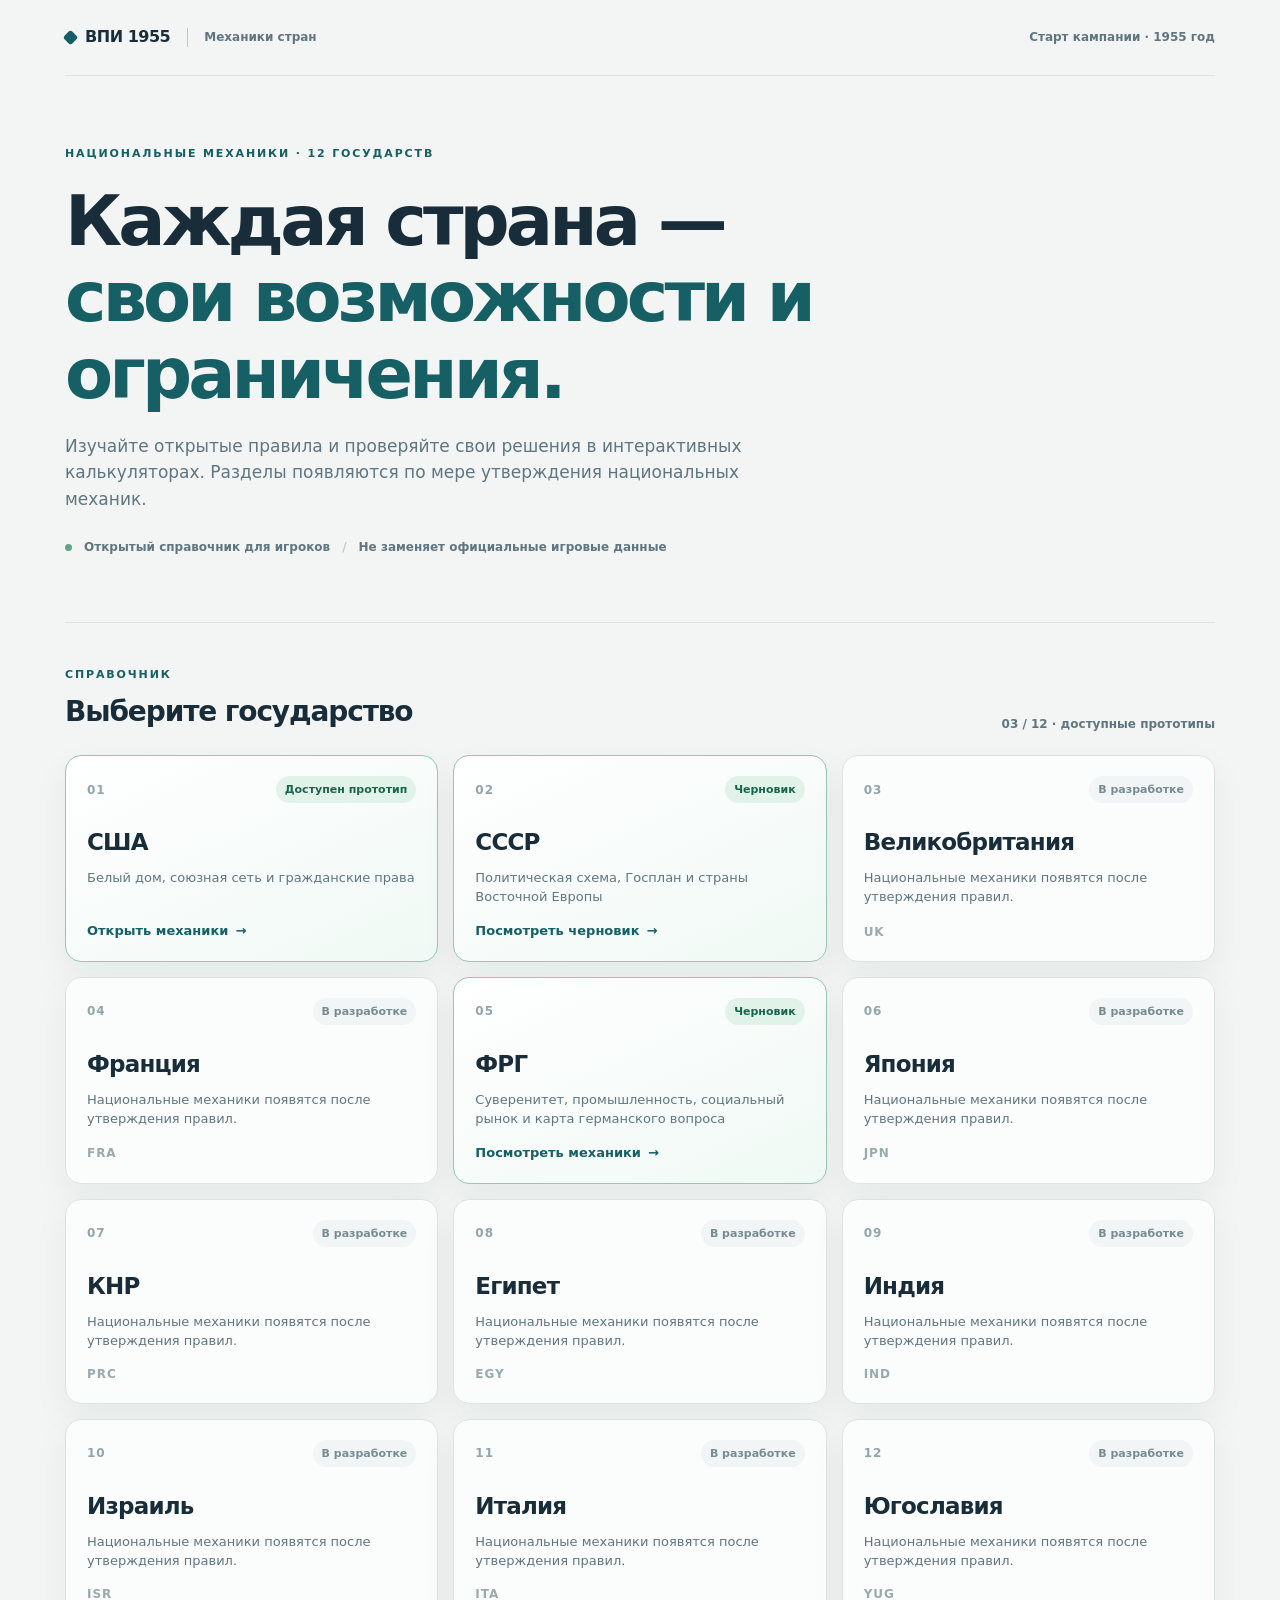
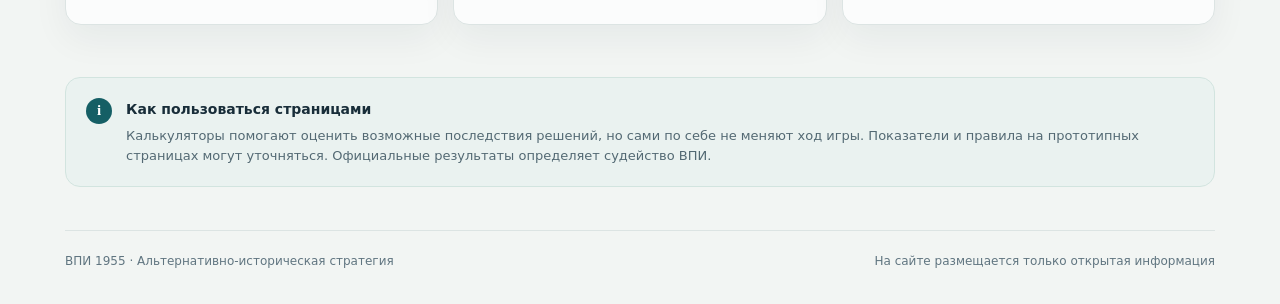
==== index.html @ 01101785 "Make FRG draft available in country portal" ====
<!DOCTYPE html>
<html lang="ru">
<head>
  <meta charset="UTF-8">
  <meta name="viewport" content="width=device-width, initial-scale=1">
  <meta name="description" content="ВПИ 1955 — интерактивные национальные механики 12 стран.">
  <title>ВПИ 1955 · Национальные механики</title>
  <link rel="stylesheet" href="css/style.css">
</head>
<body>
  <div class="page">
    <header class="site-header">
      <div class="brand"><span class="brand-dot" aria-hidden="true"></span> ВПИ 1955 <span class="brand-label">Механики стран</span></div>
      <span class="edition">Старт кампании · 1955 год</span>
    </header>
    <main>
      <section class="hero" aria-labelledby="main-title">
        <div class="eyebrow">Национальные механики · 12 государств</div>
        <h1 id="main-title">Каждая страна —<br><em>свои возможности и ограничения.</em></h1>
        <p>Изучайте открытые правила и проверяйте свои решения в интерактивных калькуляторах. Разделы появляются по мере утверждения национальных механик.</p>
        <div class="hero-meta"><span class="meta-dot" aria-hidden="true"></span> Открытый справочник для игроков <span class="separator" aria-hidden="true">/</span> Не заменяет официальные игровые данные</div>
      </section>
      <section class="countries" aria-labelledby="countries-title">
        <div class="section-header"><div><div class="eyebrow">Справочник</div><h2 id="countries-title">Выберите государство</h2></div><div class="section-note">03 / 12 · доступные прототипы</div></div>
        <div class="country-grid">
<a class="country-card country-card--active" href="countries/usa.html" aria-label="США — открыть национальные механики"><div class="card-top"><span class="country-index">01</span><span class="status status--demo">Доступен прототип</span></div><div class="country-name">США</div><p class="country-desc">Белый дом, союзная сеть и гражданские права</p><span class="country-link">Открыть механики <span aria-hidden="true">→</span></span></a>
<a class="country-card country-card--active" href="countries/ussr.html" aria-label="СССР — открыть черновик национальных механик"><div class="card-top"><span class="country-index">02</span><span class="status status--demo">Черновик</span></div><div class="country-name">СССР</div><p class="country-desc">Политическая схема, Госплан и страны Восточной Европы</p><span class="country-link">Посмотреть черновик <span aria-hidden="true">→</span></span></a>
<article class="country-card country-card--soon" aria-label="Великобритания — механики в разработке"><div class="card-top"><span class="country-index">03</span><span class="status">В разработке</span></div><div class="country-name">Великобритания</div><p class="country-desc">Национальные механики появятся после утверждения правил.</p><span class="country-code">UK</span></article>
<article class="country-card country-card--soon" aria-label="Франция — механики в разработке"><div class="card-top"><span class="country-index">04</span><span class="status">В разработке</span></div><div class="country-name">Франция</div><p class="country-desc">Национальные механики появятся после утверждения правил.</p><span class="country-code">FRA</span></article>
<a class="country-card country-card--active" href="countries/frg.html" aria-label="ФРГ — открыть интерактивный черновик механик"><div class="card-top"><span class="country-index">05</span><span class="status status--demo">Черновик</span></div><div class="country-name">ФРГ</div><p class="country-desc">Суверенитет, промышленность, социальный рынок и карта германского вопроса</p><span class="country-link">Посмотреть механики <span aria-hidden="true">→</span></span></a>
<article class="country-card country-card--soon" aria-label="Япония — механики в разработке"><div class="card-top"><span class="country-index">06</span><span class="status">В разработке</span></div><div class="country-name">Япония</div><p class="country-desc">Национальные механики появятся после утверждения правил.</p><span class="country-code">JPN</span></article>
<article class="country-card country-card--soon" aria-label="КНР — механики в разработке"><div class="card-top"><span class="country-index">07</span><span class="status">В разработке</span></div><div class="country-name">КНР</div><p class="country-desc">Национальные механики появятся после утверждения правил.</p><span class="country-code">PRC</span></article>
<article class="country-card country-card--soon" aria-label="Египет — механики в разработке"><div class="card-top"><span class="country-index">08</span><span class="status">В разработке</span></div><div class="country-name">Египет</div><p class="country-desc">Национальные механики появятся после утверждения правил.</p><span class="country-code">EGY</span></article>
<article class="country-card country-card--soon" aria-label="Индия — механики в разработке"><div class="card-top"><span class="country-index">09</span><span class="status">В разработке</span></div><div class="country-name">Индия</div><p class="country-desc">Национальные механики появятся после утверждения правил.</p><span class="country-code">IND</span></article>
<article class="country-card country-card--soon" aria-label="Израиль — механики в разработке"><div class="card-top"><span class="country-index">10</span><span class="status">В разработке</span></div><div class="country-name">Израиль</div><p class="country-desc">Национальные механики появятся после утверждения правил.</p><span class="country-code">ISR</span></article>
<article class="country-card country-card--soon" aria-label="Италия — механики в разработке"><div class="card-top"><span class="country-index">11</span><span class="status">В разработке</span></div><div class="country-name">Италия</div><p class="country-desc">Национальные механики появятся после утверждения правил.</p><span class="country-code">ITA</span></article>
<article class="country-card country-card--soon" aria-label="Югославия — механики в разработке"><div class="card-top"><span class="country-index">12</span><span class="status">В разработке</span></div><div class="country-name">Югославия</div><p class="country-desc">Национальные механики появятся после утверждения правил.</p><span class="country-code">YUG</span></article>
        </div>
      </section>
      <aside class="notice" aria-label="Как пользоваться механиками">
        <div class="notice-icon" aria-hidden="true">i</div><div><strong>Как пользоваться страницами</strong><p>Калькуляторы помогают оценить возможные последствия решений, но сами по себе не меняют ход игры. Показатели и правила на прототипных страницах могут уточняться. Официальные результаты определяет судейство ВПИ.</p></div>
      </aside>
    </main>
    <footer class="site-footer"><span>ВПИ 1955 · Альтернативно-историческая стратегия</span><span>На сайте размещается только открытая информация</span></footer>
  </div>
</body>
</html>
---- css/style.css ----
:root{--bg:#f2f5f3;--surface:#fff;--text:#182d39;--muted:#607580;--line:#dce4e3;--accent:#155f65;--accent-dark:#164454;--soft:#e9f3ef;--shadow:0 14px 36px rgba(24,45,57,.055)}
*{box-sizing:border-box}html{scroll-behavior:smooth}body{margin:0;background:var(--bg);color:var(--text);font:15px/1.55 system-ui,-apple-system,"Segoe UI",sans-serif}a{color:inherit}.page{max-width:1200px;margin:0 auto;padding:0 25px}.site-header{display:flex;align-items:center;justify-content:space-between;gap:12px;flex-wrap:wrap;border-bottom:1px solid var(--line);padding:25px 0}.brand{font-size:16px;font-weight:800;letter-spacing:-.03em;display:flex;gap:9px;align-items:center}.brand-dot{background:var(--accent);height:11px;width:11px;border-radius:3px;transform:rotate(45deg)}.brand-label{font-size:12px;font-weight:650;border-left:1px solid #b7c8c7;margin-left:8px;padding-left:16px;color:var(--muted);letter-spacing:0}.edition{font-size:12px;color:var(--muted);font-weight:650}.hero{padding:71px 0 65px;border-bottom:1px solid var(--line);position:relative}.eyebrow{font-size:11px;line-height:1.3;letter-spacing:.17em;text-transform:uppercase;color:var(--accent);font-weight:850}.hero h1{font-size:clamp(37px,6vw,70px);line-height:1.09;letter-spacing:-.055em;max-width:1000px;margin:22px 0 21px;font-weight:820}.hero h1 em{font-style:normal;color:var(--accent)}.hero p{font-size:17px;color:var(--muted);max-width:700px;margin:0}.hero-meta{display:flex;align-items:center;gap:12px;flex-wrap:wrap;font-size:12px;color:var(--muted);font-weight:650;margin-top:26px}.meta-dot{width:7px;height:7px;background:#61a48b;border-radius:50%}.separator{color:#bdcbca}.countries{padding:45px 0 35px}.section-header{display:flex;justify-content:space-between;align-items:end;gap:20px;flex-wrap:wrap;margin-bottom:22px}.section-header h2{font-size:28px;letter-spacing:-.04em;margin:8px 0 0}.section-note{font-size:12px;color:var(--muted);font-weight:650}.country-grid{display:grid;grid-template-columns:repeat(3,minmax(0,1fr));gap:15px}.country-card{display:flex;flex-direction:column;min-height:205px;border:1px solid var(--line);border-radius:16px;background:var(--surface);padding:20px 21px;box-shadow:var(--shadow);text-decoration:none;transition:transform .15s,border-color .15s,box-shadow .15s}.card-top{display:flex;align-items:center;justify-content:space-between;gap:8px}.country-index{font-size:12px;color:#92a5aa;font-weight:800;letter-spacing:.08em}.status{font-size:11px;font-weight:750;color:#778b93;background:#f1f5f5;border-radius:25px;padding:5px 9px;white-space:nowrap}.status--demo{color:#17654d;background:#e1f3e9}.country-name{font-size:23px;font-weight:780;letter-spacing:-.035em;margin-top:22px}.country-desc{font-size:13px;color:var(--muted);margin:7px 0 14px;line-height:1.5}.country-code{font-size:12px;color:#9aa9ad;letter-spacing:.08em;font-weight:800;margin-top:auto}.country-link{font-size:13px;color:var(--accent);font-weight:800;margin-top:auto;display:inline-flex;gap:7px;align-items:center}.country-card--active{border-color:#97c5b6;background:linear-gradient(155deg,#fff,#f0f9f5)}.country-card--active:hover{transform:translateY(-3px);border-color:#4e9682;box-shadow:0 17px 42px rgba(24,75,62,.12)}.country-card--active:focus-visible{outline:3px solid #d9a64d;outline-offset:3px}.country-card--soon{background:#fbfcfc}.notice{display:flex;align-items:flex-start;gap:14px;background:#eaf2f0;border:1px solid #d2e4df;border-radius:15px;padding:20px;margin:17px 0 43px}.notice-icon{height:26px;width:26px;flex:0 0 26px;background:var(--accent);color:#fff;display:grid;place-items:center;border-radius:100%;font-weight:800;font-family:Georgia,serif}.notice strong{font-size:14px}.notice p{margin:5px 0 0;color:#536973;font-size:13px}.site-footer{border-top:1px solid var(--line);padding:21px 0 33px;display:flex;justify-content:space-between;flex-wrap:wrap;gap:10px;color:var(--muted);font-size:12px}@media(max-width:900px){.country-grid{grid-template-columns:repeat(2,minmax(0,1fr))}.hero{padding:55px 0 48px}}@media(max-width:570px){.page{padding:0 15px}.site-header{padding:19px 0}.brand-label{font-size:11px}.hero{padding:45px 0 40px}.hero p{font-size:15px}.hero-meta{gap:8px}.country-grid{grid-template-columns:1fr}.country-card{min-height:168px}.section-header h2{font-size:25px}.section-note{font-size:11px}.notice{padding:15px}}
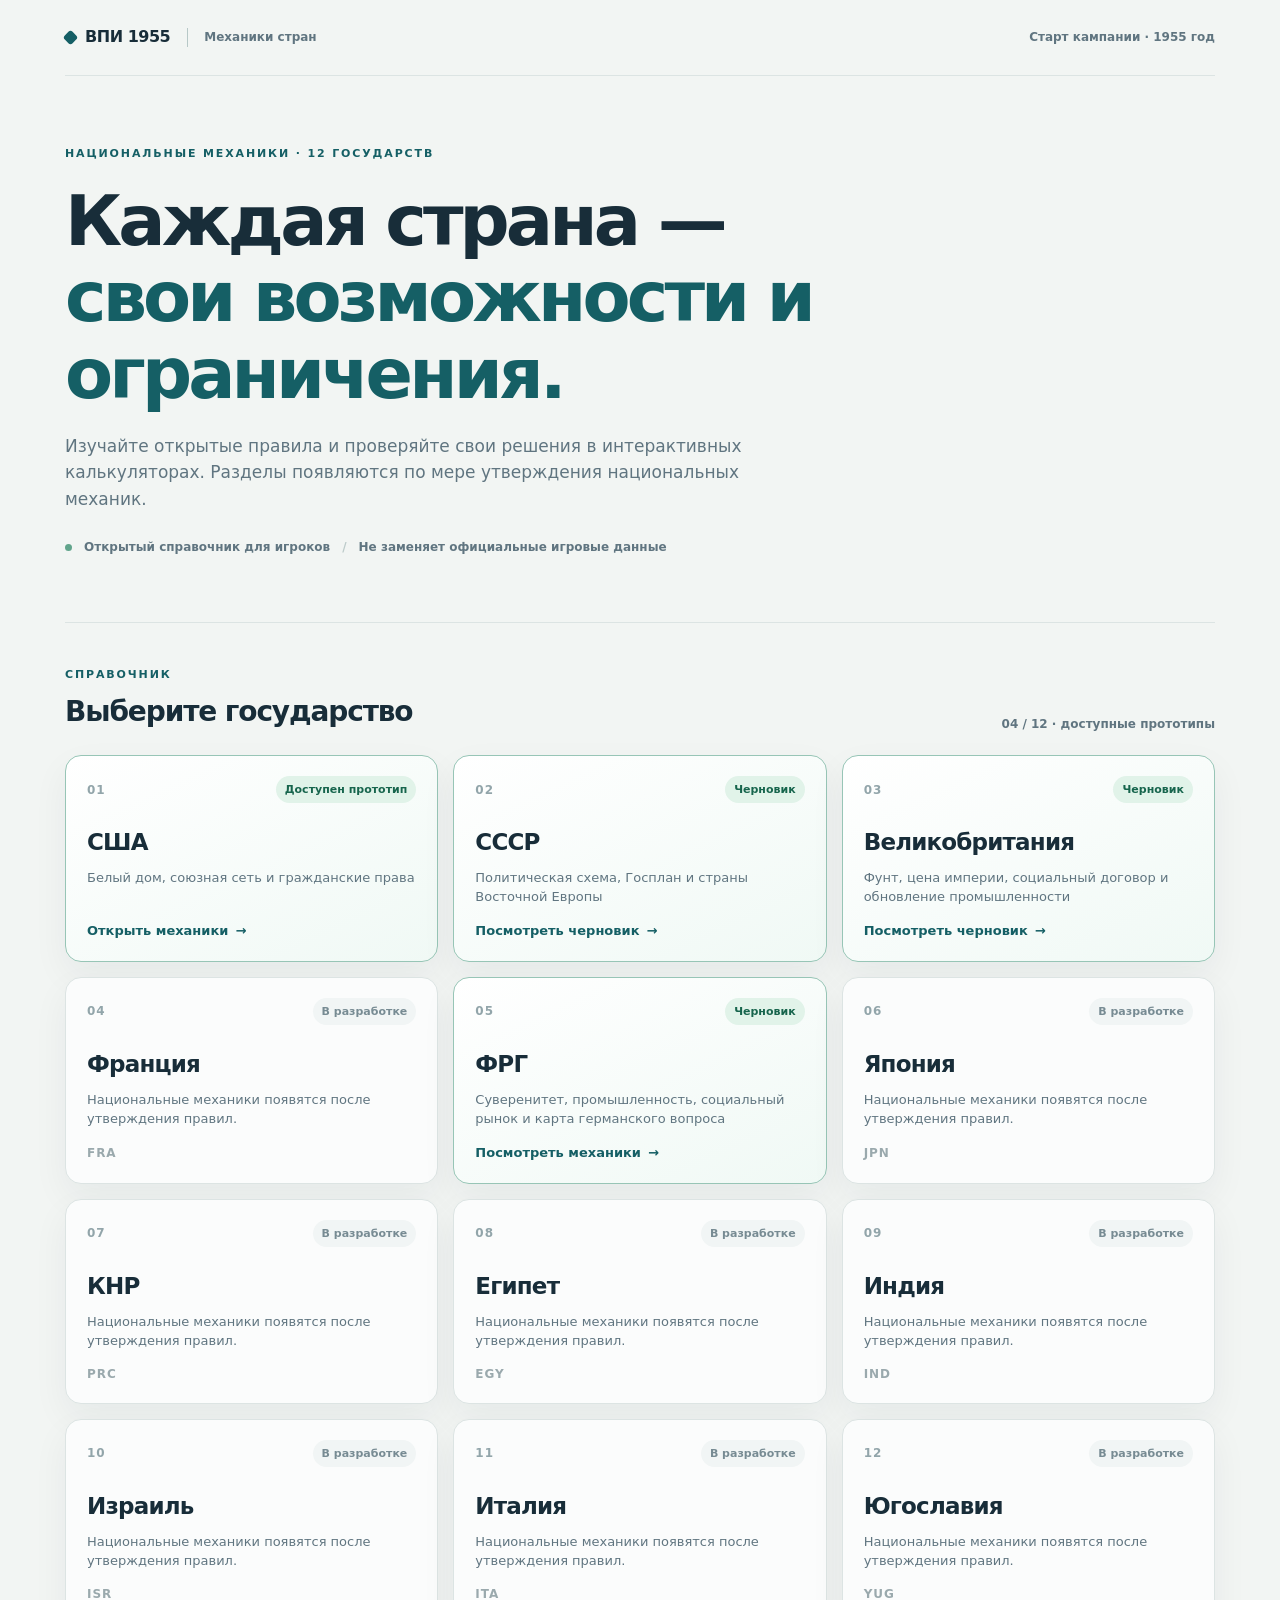
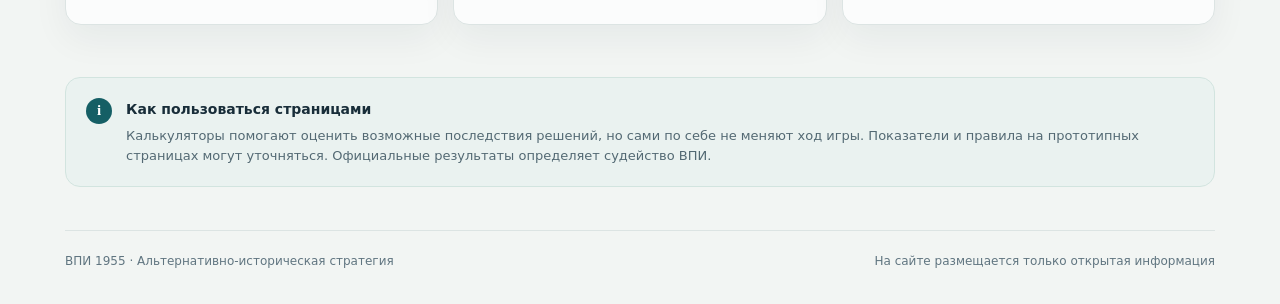
==== commit 98527df7: "Open British mechanics prototype from country portal" ====
--- a/index.html
+++ b/index.html
@@ -21,11 +21,11 @@
         <div class="hero-meta"><span class="meta-dot" aria-hidden="true"></span> Открытый справочник для игроков <span class="separator" aria-hidden="true">/</span> Не заменяет официальные игровые данные</div>
       </section>
       <section class="countries" aria-labelledby="countries-title">
-        <div class="section-header"><div><div class="eyebrow">Справочник</div><h2 id="countries-title">Выберите государство</h2></div><div class="section-note">03 / 12 · доступные прототипы</div></div>
+        <div class="section-header"><div><div class="eyebrow">Справочник</div><h2 id="countries-title">Выберите государство</h2></div><div class="section-note">04 / 12 · доступные прототипы</div></div>
         <div class="country-grid">
 <a class="country-card country-card--active" href="countries/usa.html" aria-label="США — открыть национальные механики"><div class="card-top"><span class="country-index">01</span><span class="status status--demo">Доступен прототип</span></div><div class="country-name">США</div><p class="country-desc">Белый дом, союзная сеть и гражданские права</p><span class="country-link">Открыть механики <span aria-hidden="true">→</span></span></a>
 <a class="country-card country-card--active" href="countries/ussr.html" aria-label="СССР — открыть черновик национальных механик"><div class="card-top"><span class="country-index">02</span><span class="status status--demo">Черновик</span></div><div class="country-name">СССР</div><p class="country-desc">Политическая схема, Госплан и страны Восточной Европы</p><span class="country-link">Посмотреть черновик <span aria-hidden="true">→</span></span></a>
-<article class="country-card country-card--soon" aria-label="Великобритания — механики в разработке"><div class="card-top"><span class="country-index">03</span><span class="status">В разработке</span></div><div class="country-name">Великобритания</div><p class="country-desc">Национальные механики появятся после утверждения правил.</p><span class="country-code">UK</span></article>
+<a class="country-card country-card--active" href="countries/gbr.html" aria-label="Великобритания — черновик национальных механик"><div class="card-top"><span class="country-index">03</span><span class="status status--demo">Черновик</span></div><div class="country-name">Великобритания</div><p class="country-desc">Фунт, цена империи, социальный договор и обновление промышленности</p><span class="country-link">Посмотреть черновик <span aria-hidden="true">→</span></span></a>
 <article class="country-card country-card--soon" aria-label="Франция — механики в разработке"><div class="card-top"><span class="country-index">04</span><span class="status">В разработке</span></div><div class="country-name">Франция</div><p class="country-desc">Национальные механики появятся после утверждения правил.</p><span class="country-code">FRA</span></article>
 <a class="country-card country-card--active" href="countries/frg.html" aria-label="ФРГ — открыть интерактивный черновик механик"><div class="card-top"><span class="country-index">05</span><span class="status status--demo">Черновик</span></div><div class="country-name">ФРГ</div><p class="country-desc">Суверенитет, промышленность, социальный рынок и карта германского вопроса</p><span class="country-link">Посмотреть механики <span aria-hidden="true">→</span></span></a>
 <article class="country-card country-card--soon" aria-label="Япония — механики в разработке"><div class="card-top"><span class="country-index">06</span><span class="status">В разработке</span></div><div class="country-name">Япония</div><p class="country-desc">Национальные механики появятся после утверждения правил.</p><span class="country-code">JPN</span></article>
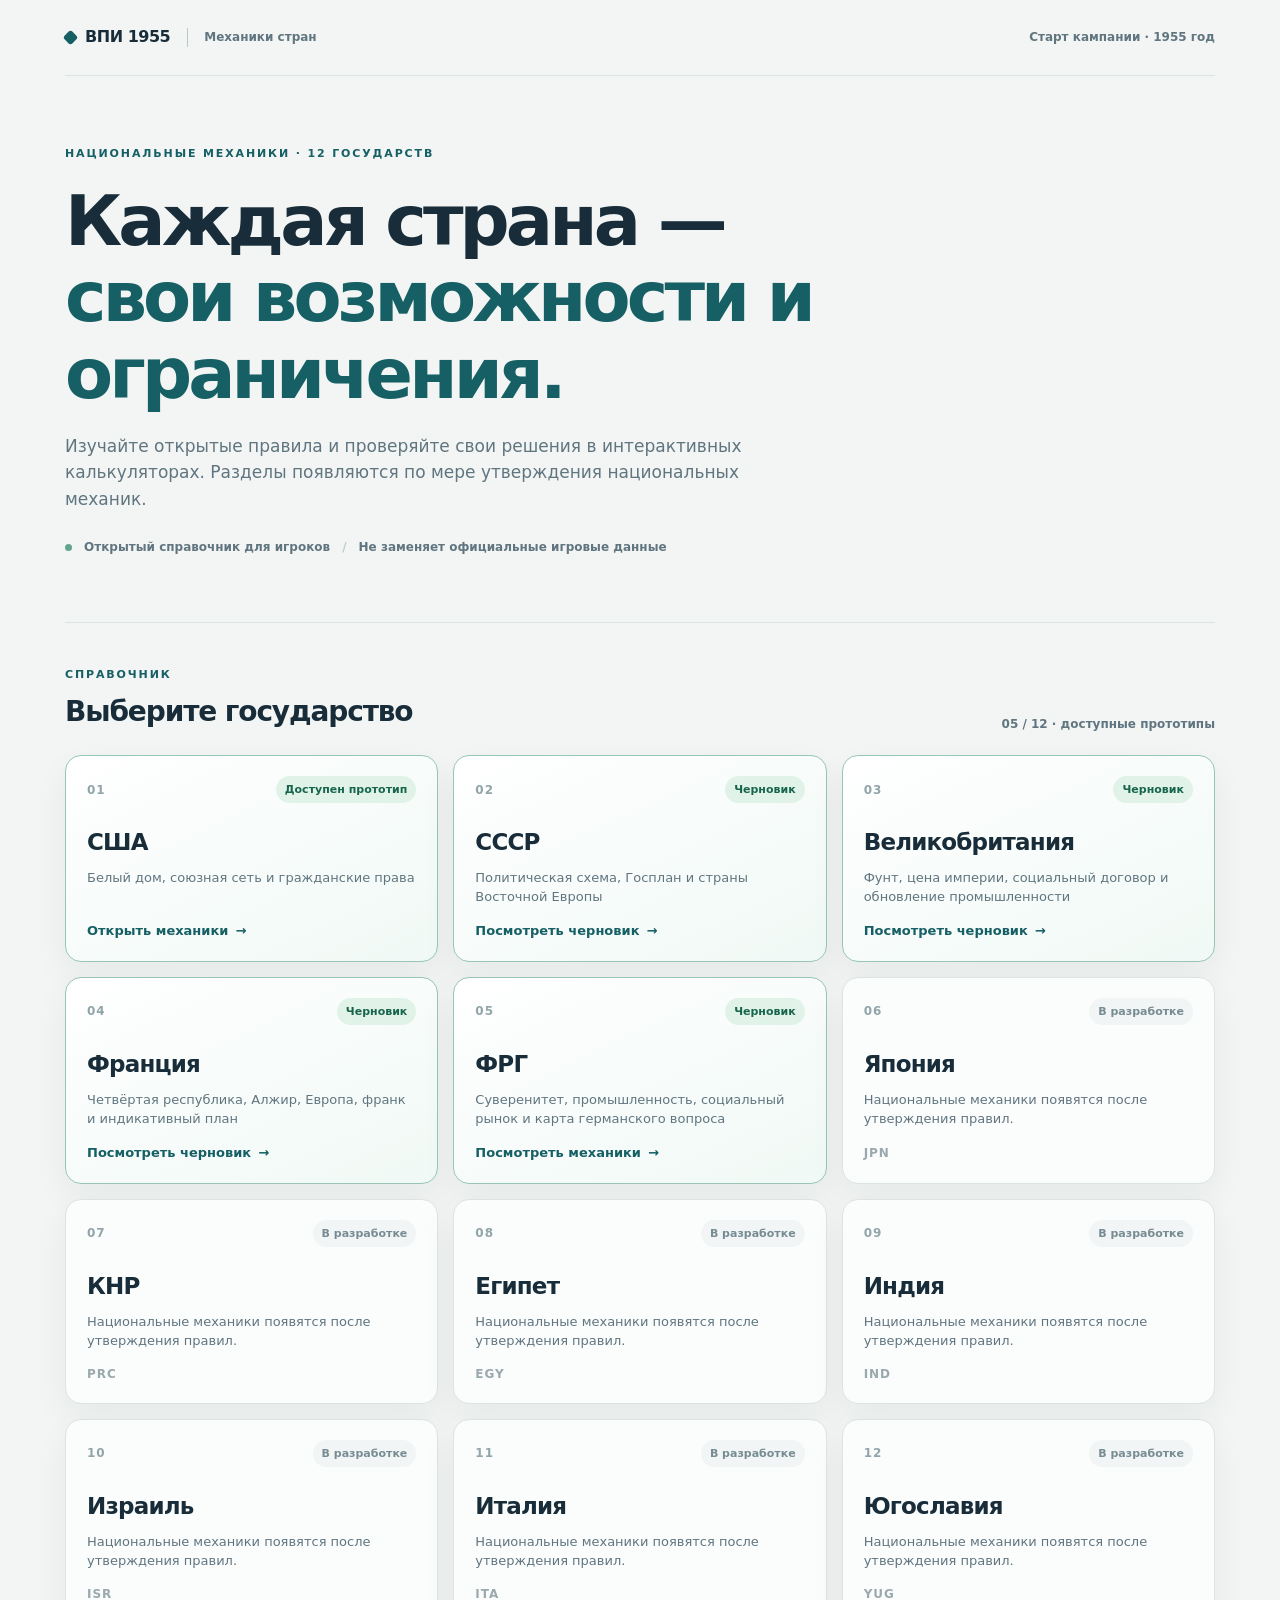
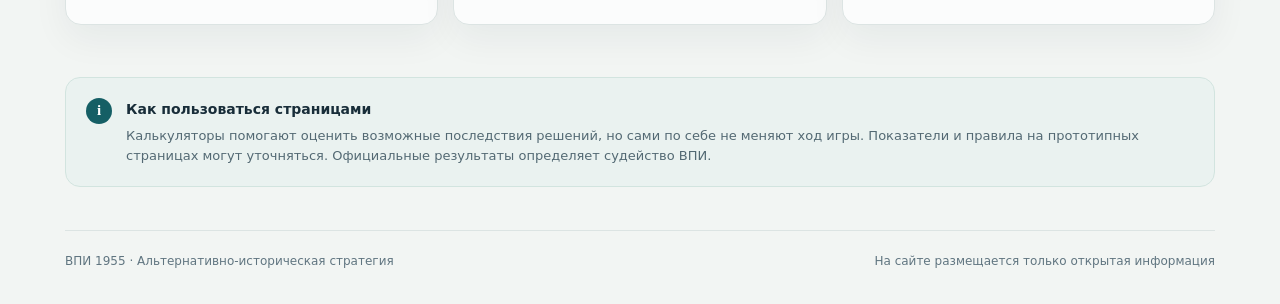
==== commit 2fd9278d: "Link fifth country prototype: Fourth Republic France 1955" ====
--- a/index.html
+++ b/index.html
@@ -21,12 +21,12 @@
         <div class="hero-meta"><span class="meta-dot" aria-hidden="true"></span> Открытый справочник для игроков <span class="separator" aria-hidden="true">/</span> Не заменяет официальные игровые данные</div>
       </section>
       <section class="countries" aria-labelledby="countries-title">
-        <div class="section-header"><div><div class="eyebrow">Справочник</div><h2 id="countries-title">Выберите государство</h2></div><div class="section-note">04 / 12 · доступные прототипы</div></div>
+        <div class="section-header"><div><div class="eyebrow">Справочник</div><h2 id="countries-title">Выберите государство</h2></div><div class="section-note">05 / 12 · доступные прототипы</div></div>
         <div class="country-grid">
 <a class="country-card country-card--active" href="countries/usa.html" aria-label="США — открыть национальные механики"><div class="card-top"><span class="country-index">01</span><span class="status status--demo">Доступен прототип</span></div><div class="country-name">США</div><p class="country-desc">Белый дом, союзная сеть и гражданские права</p><span class="country-link">Открыть механики <span aria-hidden="true">→</span></span></a>
 <a class="country-card country-card--active" href="countries/ussr.html" aria-label="СССР — открыть черновик национальных механик"><div class="card-top"><span class="country-index">02</span><span class="status status--demo">Черновик</span></div><div class="country-name">СССР</div><p class="country-desc">Политическая схема, Госплан и страны Восточной Европы</p><span class="country-link">Посмотреть черновик <span aria-hidden="true">→</span></span></a>
 <a class="country-card country-card--active" href="countries/gbr.html" aria-label="Великобритания — черновик национальных механик"><div class="card-top"><span class="country-index">03</span><span class="status status--demo">Черновик</span></div><div class="country-name">Великобритания</div><p class="country-desc">Фунт, цена империи, социальный договор и обновление промышленности</p><span class="country-link">Посмотреть черновик <span aria-hidden="true">→</span></span></a>
-<article class="country-card country-card--soon" aria-label="Франция — механики в разработке"><div class="card-top"><span class="country-index">04</span><span class="status">В разработке</span></div><div class="country-name">Франция</div><p class="country-desc">Национальные механики появятся после утверждения правил.</p><span class="country-code">FRA</span></article>
+<a class="country-card country-card--active" href="countries/fra.html" aria-label="Франция — открыть интерактивный черновик"><div class="card-top"><span class="country-index">04</span><span class="status status--demo">Черновик</span></div><div class="country-name">Франция</div><p class="country-desc">Четвёртая республика, Алжир, Европа, франк и индикативный план</p><span class="country-link">Посмотреть черновик <span aria-hidden="true">→</span></span></a>
 <a class="country-card country-card--active" href="countries/frg.html" aria-label="ФРГ — открыть интерактивный черновик механик"><div class="card-top"><span class="country-index">05</span><span class="status status--demo">Черновик</span></div><div class="country-name">ФРГ</div><p class="country-desc">Суверенитет, промышленность, социальный рынок и карта германского вопроса</p><span class="country-link">Посмотреть механики <span aria-hidden="true">→</span></span></a>
 <article class="country-card country-card--soon" aria-label="Япония — механики в разработке"><div class="card-top"><span class="country-index">06</span><span class="status">В разработке</span></div><div class="country-name">Япония</div><p class="country-desc">Национальные механики появятся после утверждения правил.</p><span class="country-code">JPN</span></article>
 <article class="country-card country-card--soon" aria-label="КНР — механики в разработке"><div class="card-top"><span class="country-index">07</span><span class="status">В разработке</span></div><div class="country-name">КНР</div><p class="country-desc">Национальные механики появятся после утверждения правил.</p><span class="country-code">PRC</span></article>
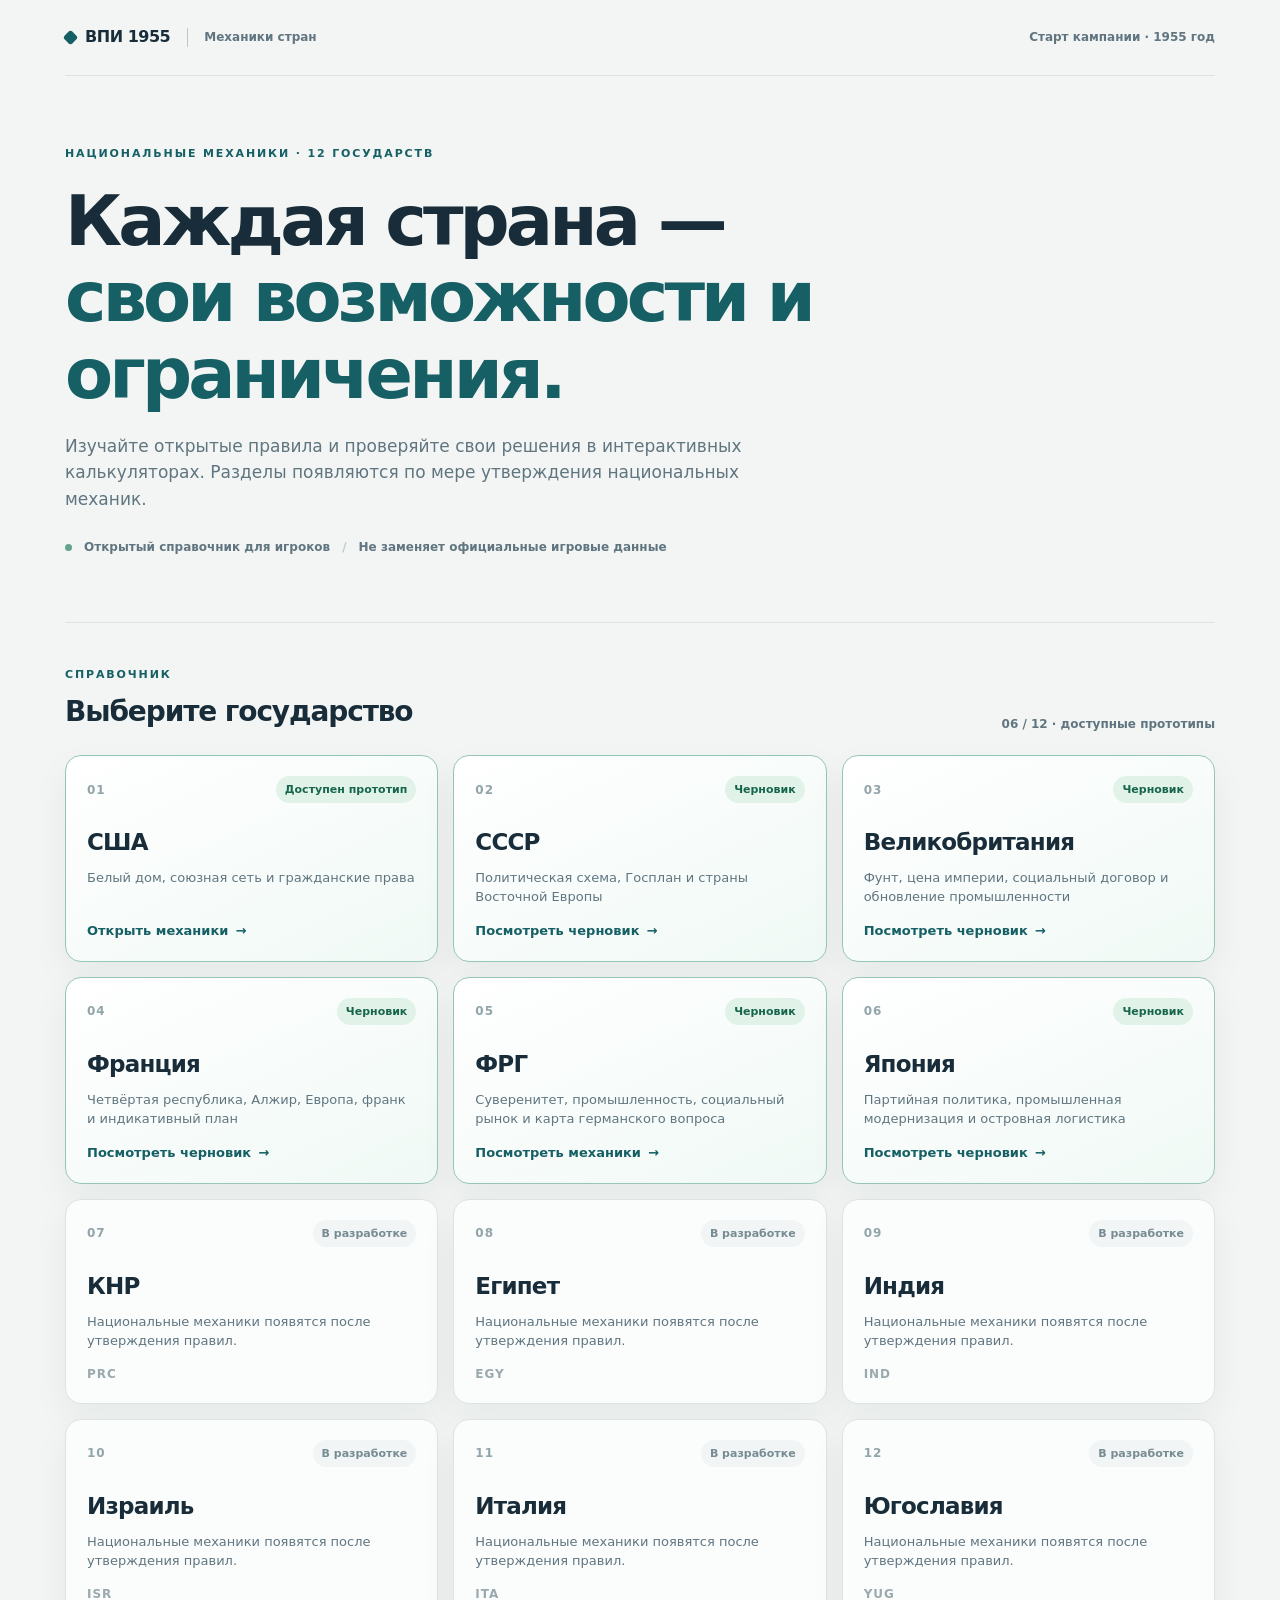
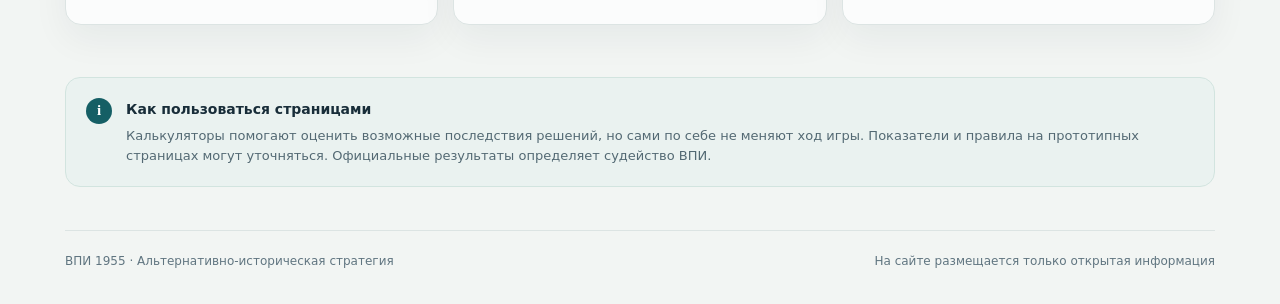
==== commit 6459165f: "Add Japan as sixth interactive national mechanics prototype" ====
--- a/index.html
+++ b/index.html
@@ -21,14 +21,14 @@
         <div class="hero-meta"><span class="meta-dot" aria-hidden="true"></span> Открытый справочник для игроков <span class="separator" aria-hidden="true">/</span> Не заменяет официальные игровые данные</div>
       </section>
       <section class="countries" aria-labelledby="countries-title">
-        <div class="section-header"><div><div class="eyebrow">Справочник</div><h2 id="countries-title">Выберите государство</h2></div><div class="section-note">05 / 12 · доступные прототипы</div></div>
+        <div class="section-header"><div><div class="eyebrow">Справочник</div><h2 id="countries-title">Выберите государство</h2></div><div class="section-note">06 / 12 · доступные прототипы</div></div>
         <div class="country-grid">
 <a class="country-card country-card--active" href="countries/usa.html" aria-label="США — открыть национальные механики"><div class="card-top"><span class="country-index">01</span><span class="status status--demo">Доступен прототип</span></div><div class="country-name">США</div><p class="country-desc">Белый дом, союзная сеть и гражданские права</p><span class="country-link">Открыть механики <span aria-hidden="true">→</span></span></a>
 <a class="country-card country-card--active" href="countries/ussr.html" aria-label="СССР — открыть черновик национальных механик"><div class="card-top"><span class="country-index">02</span><span class="status status--demo">Черновик</span></div><div class="country-name">СССР</div><p class="country-desc">Политическая схема, Госплан и страны Восточной Европы</p><span class="country-link">Посмотреть черновик <span aria-hidden="true">→</span></span></a>
 <a class="country-card country-card--active" href="countries/gbr.html" aria-label="Великобритания — черновик национальных механик"><div class="card-top"><span class="country-index">03</span><span class="status status--demo">Черновик</span></div><div class="country-name">Великобритания</div><p class="country-desc">Фунт, цена империи, социальный договор и обновление промышленности</p><span class="country-link">Посмотреть черновик <span aria-hidden="true">→</span></span></a>
 <a class="country-card country-card--active" href="countries/fra.html" aria-label="Франция — открыть интерактивный черновик"><div class="card-top"><span class="country-index">04</span><span class="status status--demo">Черновик</span></div><div class="country-name">Франция</div><p class="country-desc">Четвёртая республика, Алжир, Европа, франк и индикативный план</p><span class="country-link">Посмотреть черновик <span aria-hidden="true">→</span></span></a>
 <a class="country-card country-card--active" href="countries/frg.html" aria-label="ФРГ — открыть интерактивный черновик механик"><div class="card-top"><span class="country-index">05</span><span class="status status--demo">Черновик</span></div><div class="country-name">ФРГ</div><p class="country-desc">Суверенитет, промышленность, социальный рынок и карта германского вопроса</p><span class="country-link">Посмотреть механики <span aria-hidden="true">→</span></span></a>
-<article class="country-card country-card--soon" aria-label="Япония — механики в разработке"><div class="card-top"><span class="country-index">06</span><span class="status">В разработке</span></div><div class="country-name">Япония</div><p class="country-desc">Национальные механики появятся после утверждения правил.</p><span class="country-code">JPN</span></article>
+<a class="country-card country-card--active" href="countries/jpn.html" aria-label="Япония — открыть интерактивный черновик механик"><div class="card-top"><span class="country-index">06</span><span class="status status--demo">Черновик</span></div><div class="country-name">Япония</div><p class="country-desc">Партийная политика, промышленная модернизация и островная логистика</p><span class="country-link">Посмотреть черновик <span aria-hidden="true">→</span></span></a>
 <article class="country-card country-card--soon" aria-label="КНР — механики в разработке"><div class="card-top"><span class="country-index">07</span><span class="status">В разработке</span></div><div class="country-name">КНР</div><p class="country-desc">Национальные механики появятся после утверждения правил.</p><span class="country-code">PRC</span></article>
 <article class="country-card country-card--soon" aria-label="Египет — механики в разработке"><div class="card-top"><span class="country-index">08</span><span class="status">В разработке</span></div><div class="country-name">Египет</div><p class="country-desc">Национальные механики появятся после утверждения правил.</p><span class="country-code">EGY</span></article>
 <article class="country-card country-card--soon" aria-label="Индия — механики в разработке"><div class="card-top"><span class="country-index">09</span><span class="status">В разработке</span></div><div class="country-name">Индия</div><p class="country-desc">Национальные механики появятся после утверждения правил.</p><span class="country-code">IND</span></article>
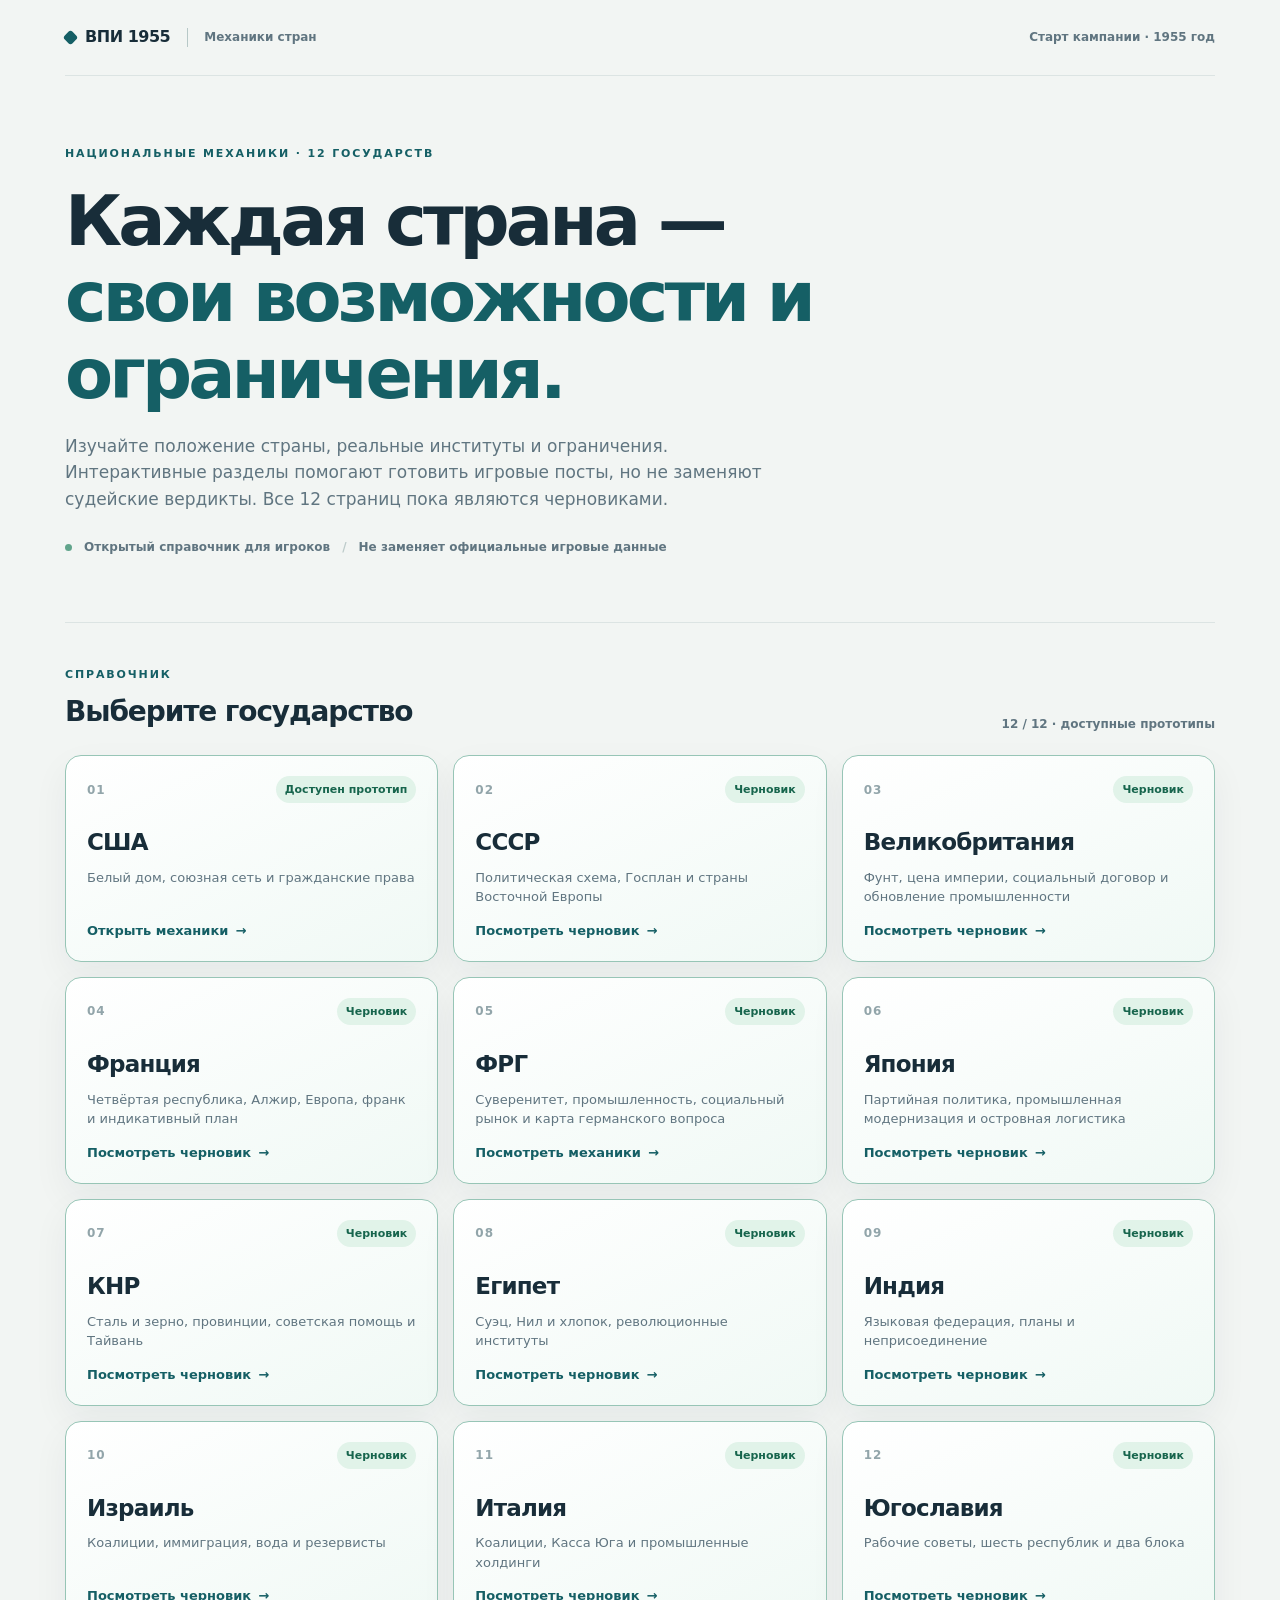
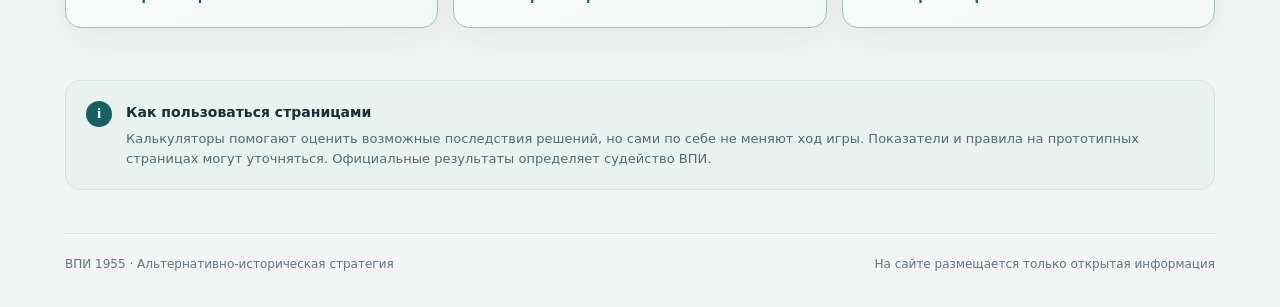
==== commit eb202928: "Publish six remaining country cards and mark all 12 as interactive drafts" ====
--- a/index.html
+++ b/index.html
@@ -17,11 +17,11 @@
       <section class="hero" aria-labelledby="main-title">
         <div class="eyebrow">Национальные механики · 12 государств</div>
         <h1 id="main-title">Каждая страна —<br><em>свои возможности и ограничения.</em></h1>
-        <p>Изучайте открытые правила и проверяйте свои решения в интерактивных калькуляторах. Разделы появляются по мере утверждения национальных механик.</p>
+        <p>Изучайте положение страны, реальные институты и ограничения. Интерактивные разделы помогают готовить игровые посты, но не заменяют судейские вердикты. Все 12 страниц пока являются черновиками.</p>
         <div class="hero-meta"><span class="meta-dot" aria-hidden="true"></span> Открытый справочник для игроков <span class="separator" aria-hidden="true">/</span> Не заменяет официальные игровые данные</div>
       </section>
       <section class="countries" aria-labelledby="countries-title">
-        <div class="section-header"><div><div class="eyebrow">Справочник</div><h2 id="countries-title">Выберите государство</h2></div><div class="section-note">06 / 12 · доступные прототипы</div></div>
+        <div class="section-header"><div><div class="eyebrow">Справочник</div><h2 id="countries-title">Выберите государство</h2></div><div class="section-note">12 / 12 · доступные прототипы</div></div>
         <div class="country-grid">
 <a class="country-card country-card--active" href="countries/usa.html" aria-label="США — открыть национальные механики"><div class="card-top"><span class="country-index">01</span><span class="status status--demo">Доступен прототип</span></div><div class="country-name">США</div><p class="country-desc">Белый дом, союзная сеть и гражданские права</p><span class="country-link">Открыть механики <span aria-hidden="true">→</span></span></a>
 <a class="country-card country-card--active" href="countries/ussr.html" aria-label="СССР — открыть черновик национальных механик"><div class="card-top"><span class="country-index">02</span><span class="status status--demo">Черновик</span></div><div class="country-name">СССР</div><p class="country-desc">Политическая схема, Госплан и страны Восточной Европы</p><span class="country-link">Посмотреть черновик <span aria-hidden="true">→</span></span></a>
@@ -29,12 +29,12 @@
 <a class="country-card country-card--active" href="countries/fra.html" aria-label="Франция — открыть интерактивный черновик"><div class="card-top"><span class="country-index">04</span><span class="status status--demo">Черновик</span></div><div class="country-name">Франция</div><p class="country-desc">Четвёртая республика, Алжир, Европа, франк и индикативный план</p><span class="country-link">Посмотреть черновик <span aria-hidden="true">→</span></span></a>
 <a class="country-card country-card--active" href="countries/frg.html" aria-label="ФРГ — открыть интерактивный черновик механик"><div class="card-top"><span class="country-index">05</span><span class="status status--demo">Черновик</span></div><div class="country-name">ФРГ</div><p class="country-desc">Суверенитет, промышленность, социальный рынок и карта германского вопроса</p><span class="country-link">Посмотреть механики <span aria-hidden="true">→</span></span></a>
 <a class="country-card country-card--active" href="countries/jpn.html" aria-label="Япония — открыть интерактивный черновик механик"><div class="card-top"><span class="country-index">06</span><span class="status status--demo">Черновик</span></div><div class="country-name">Япония</div><p class="country-desc">Партийная политика, промышленная модернизация и островная логистика</p><span class="country-link">Посмотреть черновик <span aria-hidden="true">→</span></span></a>
-<article class="country-card country-card--soon" aria-label="КНР — механики в разработке"><div class="card-top"><span class="country-index">07</span><span class="status">В разработке</span></div><div class="country-name">КНР</div><p class="country-desc">Национальные механики появятся после утверждения правил.</p><span class="country-code">PRC</span></article>
-<article class="country-card country-card--soon" aria-label="Египет — механики в разработке"><div class="card-top"><span class="country-index">08</span><span class="status">В разработке</span></div><div class="country-name">Египет</div><p class="country-desc">Национальные механики появятся после утверждения правил.</p><span class="country-code">EGY</span></article>
-<article class="country-card country-card--soon" aria-label="Индия — механики в разработке"><div class="card-top"><span class="country-index">09</span><span class="status">В разработке</span></div><div class="country-name">Индия</div><p class="country-desc">Национальные механики появятся после утверждения правил.</p><span class="country-code">IND</span></article>
-<article class="country-card country-card--soon" aria-label="Израиль — механики в разработке"><div class="card-top"><span class="country-index">10</span><span class="status">В разработке</span></div><div class="country-name">Израиль</div><p class="country-desc">Национальные механики появятся после утверждения правил.</p><span class="country-code">ISR</span></article>
-<article class="country-card country-card--soon" aria-label="Италия — механики в разработке"><div class="card-top"><span class="country-index">11</span><span class="status">В разработке</span></div><div class="country-name">Италия</div><p class="country-desc">Национальные механики появятся после утверждения правил.</p><span class="country-code">ITA</span></article>
-<article class="country-card country-card--soon" aria-label="Югославия — механики в разработке"><div class="card-top"><span class="country-index">12</span><span class="status">В разработке</span></div><div class="country-name">Югославия</div><p class="country-desc">Национальные механики появятся после утверждения правил.</p><span class="country-code">YUG</span></article>
+<a class="country-card country-card--active" href="countries/chn.html" aria-label="КНР — открыть интерактивные механики"><div class="card-top"><span class="country-index">07</span><span class="status status--demo">Черновик</span></div><div class="country-name">КНР</div><p class="country-desc">Сталь и зерно, провинции, советская помощь и Тайвань</p><span class="country-link">Посмотреть черновик <span aria-hidden="true">→</span></span></a>
+<a class="country-card country-card--active" href="countries/egy.html" aria-label="Египет — открыть интерактивные механики"><div class="card-top"><span class="country-index">08</span><span class="status status--demo">Черновик</span></div><div class="country-name">Египет</div><p class="country-desc">Суэц, Нил и хлопок, революционные институты</p><span class="country-link">Посмотреть черновик <span aria-hidden="true">→</span></span></a>
+<a class="country-card country-card--active" href="countries/ind.html" aria-label="Индия — открыть интерактивные механики"><div class="card-top"><span class="country-index">09</span><span class="status status--demo">Черновик</span></div><div class="country-name">Индия</div><p class="country-desc">Языковая федерация, планы и неприсоединение</p><span class="country-link">Посмотреть черновик <span aria-hidden="true">→</span></span></a>
+<a class="country-card country-card--active" href="countries/isr.html" aria-label="Израиль — открыть интерактивные механики"><div class="card-top"><span class="country-index">10</span><span class="status status--demo">Черновик</span></div><div class="country-name">Израиль</div><p class="country-desc">Коалиции, иммиграция, вода и резервисты</p><span class="country-link">Посмотреть черновик <span aria-hidden="true">→</span></span></a>
+<a class="country-card country-card--active" href="countries/ita.html" aria-label="Италия — открыть интерактивные механики"><div class="card-top"><span class="country-index">11</span><span class="status status--demo">Черновик</span></div><div class="country-name">Италия</div><p class="country-desc">Коалиции, Касса Юга и промышленные холдинги</p><span class="country-link">Посмотреть черновик <span aria-hidden="true">→</span></span></a>
+<a class="country-card country-card--active" href="countries/yug.html" aria-label="Югославия — открыть интерактивные механики"><div class="card-top"><span class="country-index">12</span><span class="status status--demo">Черновик</span></div><div class="country-name">Югославия</div><p class="country-desc">Рабочие советы, шесть республик и два блока</p><span class="country-link">Посмотреть черновик <span aria-hidden="true">→</span></span></a>
         </div>
       </section>
       <aside class="notice" aria-label="Как пользоваться механиками">
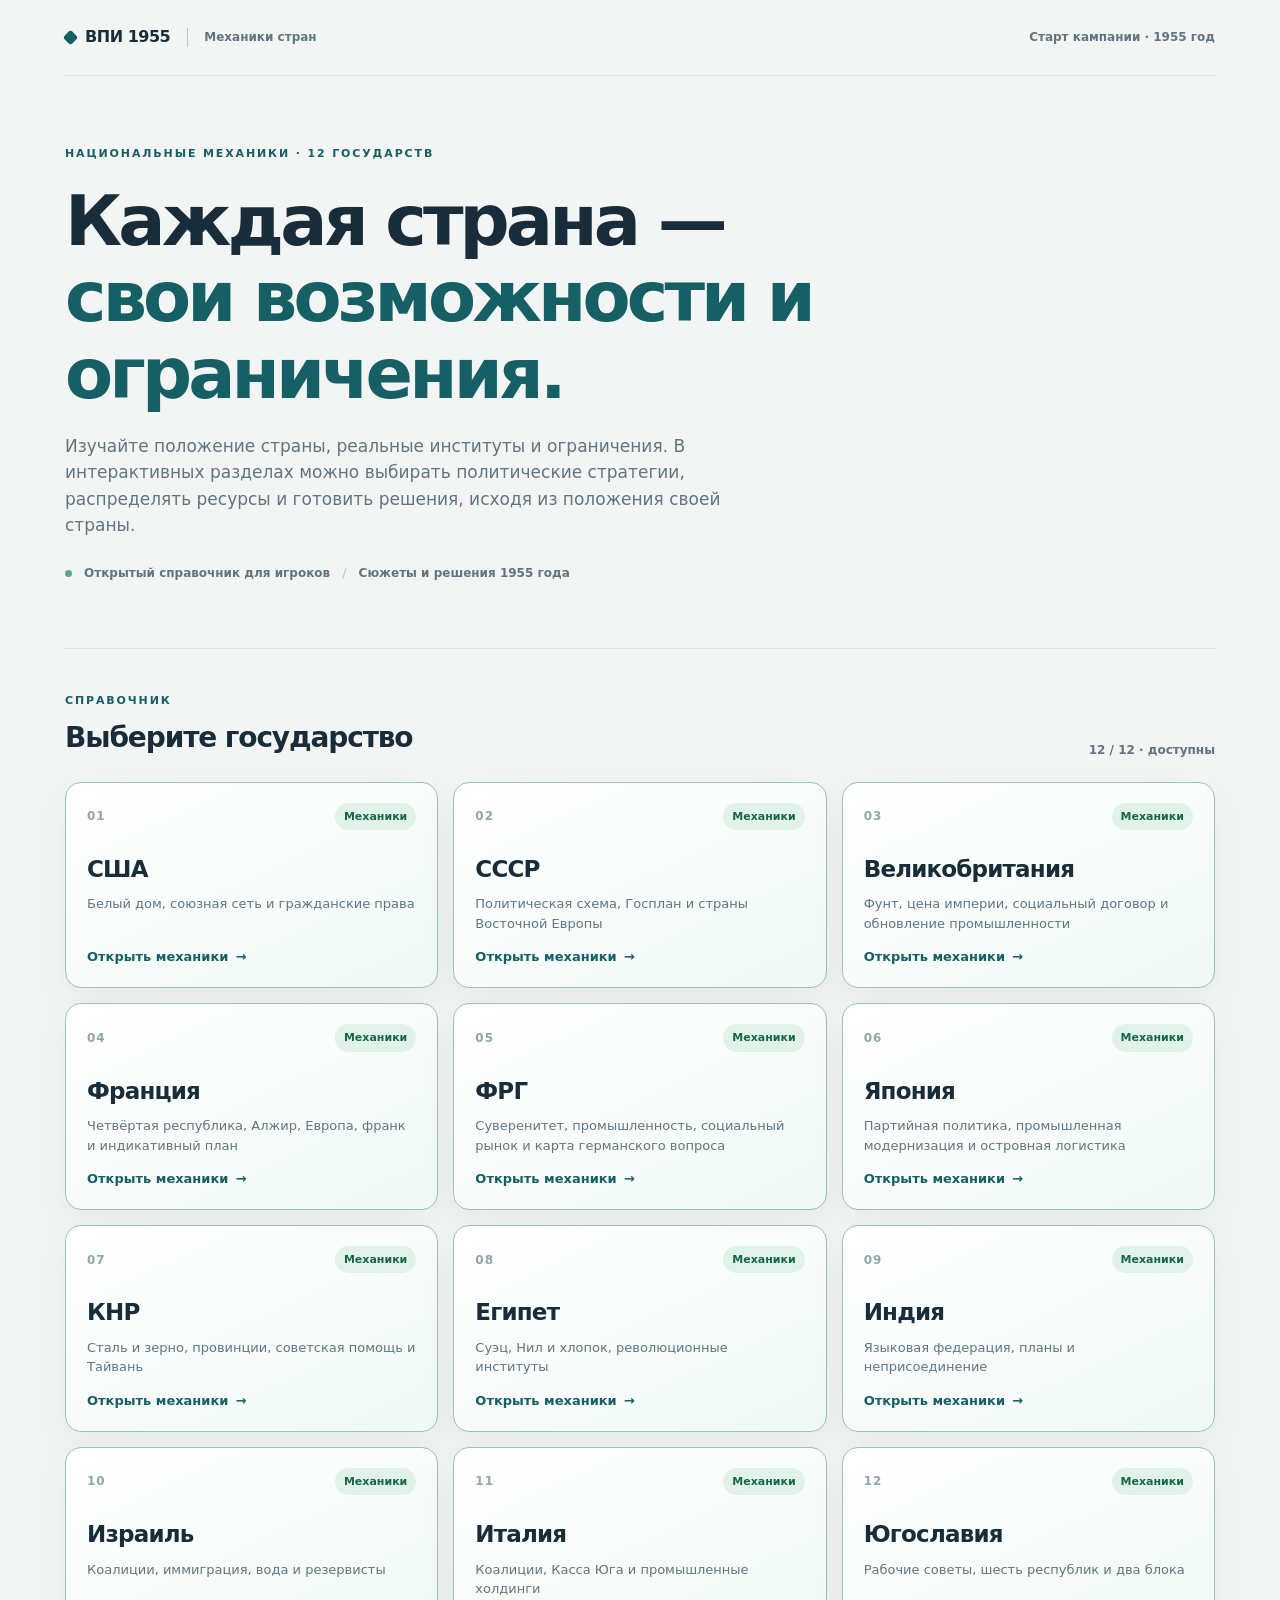
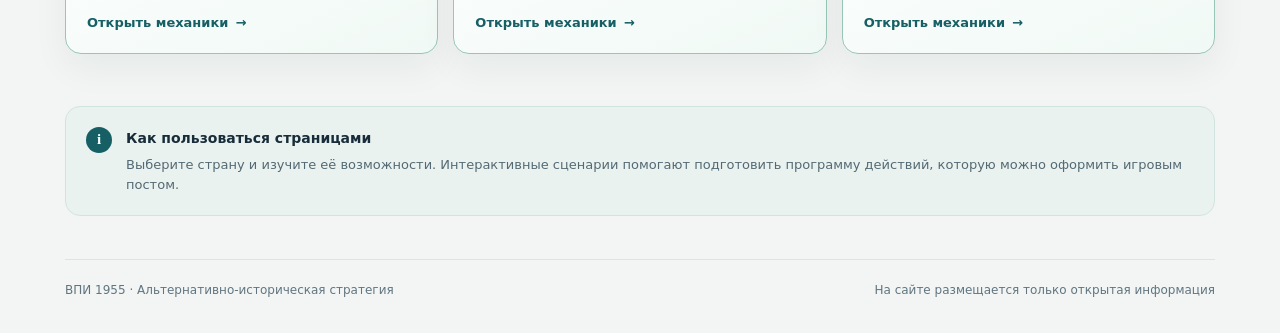
==== commit baab79ac: "Polish all player-facing mechanics; rebuild USA coalition and state strategy planners" ====
--- a/index.html
+++ b/index.html
@@ -17,28 +17,28 @@
       <section class="hero" aria-labelledby="main-title">
         <div class="eyebrow">Национальные механики · 12 государств</div>
         <h1 id="main-title">Каждая страна —<br><em>свои возможности и ограничения.</em></h1>
-        <p>Изучайте положение страны, реальные институты и ограничения. Интерактивные разделы помогают готовить игровые посты, но не заменяют судейские вердикты. Все 12 страниц пока являются черновиками.</p>
-        <div class="hero-meta"><span class="meta-dot" aria-hidden="true"></span> Открытый справочник для игроков <span class="separator" aria-hidden="true">/</span> Не заменяет официальные игровые данные</div>
+        <p>Изучайте положение страны, реальные институты и ограничения. В интерактивных разделах можно выбирать политические стратегии, распределять ресурсы и готовить решения, исходя из положения своей страны.</p>
+        <div class="hero-meta"><span class="meta-dot" aria-hidden="true"></span> Открытый справочник для игроков <span class="separator" aria-hidden="true">/</span> Сюжеты и решения 1955 года</div>
       </section>
       <section class="countries" aria-labelledby="countries-title">
-        <div class="section-header"><div><div class="eyebrow">Справочник</div><h2 id="countries-title">Выберите государство</h2></div><div class="section-note">12 / 12 · доступные прототипы</div></div>
+        <div class="section-header"><div><div class="eyebrow">Справочник</div><h2 id="countries-title">Выберите государство</h2></div><div class="section-note">12 / 12 · доступны</div></div>
         <div class="country-grid">
-<a class="country-card country-card--active" href="countries/usa.html" aria-label="США — открыть национальные механики"><div class="card-top"><span class="country-index">01</span><span class="status status--demo">Доступен прототип</span></div><div class="country-name">США</div><p class="country-desc">Белый дом, союзная сеть и гражданские права</p><span class="country-link">Открыть механики <span aria-hidden="true">→</span></span></a>
-<a class="country-card country-card--active" href="countries/ussr.html" aria-label="СССР — открыть черновик национальных механик"><div class="card-top"><span class="country-index">02</span><span class="status status--demo">Черновик</span></div><div class="country-name">СССР</div><p class="country-desc">Политическая схема, Госплан и страны Восточной Европы</p><span class="country-link">Посмотреть черновик <span aria-hidden="true">→</span></span></a>
-<a class="country-card country-card--active" href="countries/gbr.html" aria-label="Великобритания — черновик национальных механик"><div class="card-top"><span class="country-index">03</span><span class="status status--demo">Черновик</span></div><div class="country-name">Великобритания</div><p class="country-desc">Фунт, цена империи, социальный договор и обновление промышленности</p><span class="country-link">Посмотреть черновик <span aria-hidden="true">→</span></span></a>
-<a class="country-card country-card--active" href="countries/fra.html" aria-label="Франция — открыть интерактивный черновик"><div class="card-top"><span class="country-index">04</span><span class="status status--demo">Черновик</span></div><div class="country-name">Франция</div><p class="country-desc">Четвёртая республика, Алжир, Европа, франк и индикативный план</p><span class="country-link">Посмотреть черновик <span aria-hidden="true">→</span></span></a>
-<a class="country-card country-card--active" href="countries/frg.html" aria-label="ФРГ — открыть интерактивный черновик механик"><div class="card-top"><span class="country-index">05</span><span class="status status--demo">Черновик</span></div><div class="country-name">ФРГ</div><p class="country-desc">Суверенитет, промышленность, социальный рынок и карта германского вопроса</p><span class="country-link">Посмотреть механики <span aria-hidden="true">→</span></span></a>
-<a class="country-card country-card--active" href="countries/jpn.html" aria-label="Япония — открыть интерактивный черновик механик"><div class="card-top"><span class="country-index">06</span><span class="status status--demo">Черновик</span></div><div class="country-name">Япония</div><p class="country-desc">Партийная политика, промышленная модернизация и островная логистика</p><span class="country-link">Посмотреть черновик <span aria-hidden="true">→</span></span></a>
-<a class="country-card country-card--active" href="countries/chn.html" aria-label="КНР — открыть интерактивные механики"><div class="card-top"><span class="country-index">07</span><span class="status status--demo">Черновик</span></div><div class="country-name">КНР</div><p class="country-desc">Сталь и зерно, провинции, советская помощь и Тайвань</p><span class="country-link">Посмотреть черновик <span aria-hidden="true">→</span></span></a>
-<a class="country-card country-card--active" href="countries/egy.html" aria-label="Египет — открыть интерактивные механики"><div class="card-top"><span class="country-index">08</span><span class="status status--demo">Черновик</span></div><div class="country-name">Египет</div><p class="country-desc">Суэц, Нил и хлопок, революционные институты</p><span class="country-link">Посмотреть черновик <span aria-hidden="true">→</span></span></a>
-<a class="country-card country-card--active" href="countries/ind.html" aria-label="Индия — открыть интерактивные механики"><div class="card-top"><span class="country-index">09</span><span class="status status--demo">Черновик</span></div><div class="country-name">Индия</div><p class="country-desc">Языковая федерация, планы и неприсоединение</p><span class="country-link">Посмотреть черновик <span aria-hidden="true">→</span></span></a>
-<a class="country-card country-card--active" href="countries/isr.html" aria-label="Израиль — открыть интерактивные механики"><div class="card-top"><span class="country-index">10</span><span class="status status--demo">Черновик</span></div><div class="country-name">Израиль</div><p class="country-desc">Коалиции, иммиграция, вода и резервисты</p><span class="country-link">Посмотреть черновик <span aria-hidden="true">→</span></span></a>
-<a class="country-card country-card--active" href="countries/ita.html" aria-label="Италия — открыть интерактивные механики"><div class="card-top"><span class="country-index">11</span><span class="status status--demo">Черновик</span></div><div class="country-name">Италия</div><p class="country-desc">Коалиции, Касса Юга и промышленные холдинги</p><span class="country-link">Посмотреть черновик <span aria-hidden="true">→</span></span></a>
-<a class="country-card country-card--active" href="countries/yug.html" aria-label="Югославия — открыть интерактивные механики"><div class="card-top"><span class="country-index">12</span><span class="status status--demo">Черновик</span></div><div class="country-name">Югославия</div><p class="country-desc">Рабочие советы, шесть республик и два блока</p><span class="country-link">Посмотреть черновик <span aria-hidden="true">→</span></span></a>
+<a class="country-card country-card--active" href="countries/usa.html" aria-label="США — открыть национальные механики"><div class="card-top"><span class="country-index">01</span><span class="status status--demo">Механики</span></div><div class="country-name">США</div><p class="country-desc">Белый дом, союзная сеть и гражданские права</p><span class="country-link">Открыть механики <span aria-hidden="true">→</span></span></a>
+<a class="country-card country-card--active" href="countries/ussr.html" aria-label="СССР — открыть национальные механики"><div class="card-top"><span class="country-index">02</span><span class="status status--demo">Механики</span></div><div class="country-name">СССР</div><p class="country-desc">Политическая схема, Госплан и страны Восточной Европы</p><span class="country-link">Открыть механики <span aria-hidden="true">→</span></span></a>
+<a class="country-card country-card--active" href="countries/gbr.html" aria-label="Великобритания — национальные механики"><div class="card-top"><span class="country-index">03</span><span class="status status--demo">Механики</span></div><div class="country-name">Великобритания</div><p class="country-desc">Фунт, цена империи, социальный договор и обновление промышленности</p><span class="country-link">Открыть механики <span aria-hidden="true">→</span></span></a>
+<a class="country-card country-card--active" href="countries/fra.html" aria-label="Франция — открыть интерактивные механики"><div class="card-top"><span class="country-index">04</span><span class="status status--demo">Механики</span></div><div class="country-name">Франция</div><p class="country-desc">Четвёртая республика, Алжир, Европа, франк и индикативный план</p><span class="country-link">Открыть механики <span aria-hidden="true">→</span></span></a>
+<a class="country-card country-card--active" href="countries/frg.html" aria-label="ФРГ — открыть интерактивные механики механик"><div class="card-top"><span class="country-index">05</span><span class="status status--demo">Механики</span></div><div class="country-name">ФРГ</div><p class="country-desc">Суверенитет, промышленность, социальный рынок и карта германского вопроса</p><span class="country-link">Открыть механики <span aria-hidden="true">→</span></span></a>
+<a class="country-card country-card--active" href="countries/jpn.html" aria-label="Япония — открыть интерактивные механики механик"><div class="card-top"><span class="country-index">06</span><span class="status status--demo">Механики</span></div><div class="country-name">Япония</div><p class="country-desc">Партийная политика, промышленная модернизация и островная логистика</p><span class="country-link">Открыть механики <span aria-hidden="true">→</span></span></a>
+<a class="country-card country-card--active" href="countries/chn.html" aria-label="КНР — открыть интерактивные механики"><div class="card-top"><span class="country-index">07</span><span class="status status--demo">Механики</span></div><div class="country-name">КНР</div><p class="country-desc">Сталь и зерно, провинции, советская помощь и Тайвань</p><span class="country-link">Открыть механики <span aria-hidden="true">→</span></span></a>
+<a class="country-card country-card--active" href="countries/egy.html" aria-label="Египет — открыть интерактивные механики"><div class="card-top"><span class="country-index">08</span><span class="status status--demo">Механики</span></div><div class="country-name">Египет</div><p class="country-desc">Суэц, Нил и хлопок, революционные институты</p><span class="country-link">Открыть механики <span aria-hidden="true">→</span></span></a>
+<a class="country-card country-card--active" href="countries/ind.html" aria-label="Индия — открыть интерактивные механики"><div class="card-top"><span class="country-index">09</span><span class="status status--demo">Механики</span></div><div class="country-name">Индия</div><p class="country-desc">Языковая федерация, планы и неприсоединение</p><span class="country-link">Открыть механики <span aria-hidden="true">→</span></span></a>
+<a class="country-card country-card--active" href="countries/isr.html" aria-label="Израиль — открыть интерактивные механики"><div class="card-top"><span class="country-index">10</span><span class="status status--demo">Механики</span></div><div class="country-name">Израиль</div><p class="country-desc">Коалиции, иммиграция, вода и резервисты</p><span class="country-link">Открыть механики <span aria-hidden="true">→</span></span></a>
+<a class="country-card country-card--active" href="countries/ita.html" aria-label="Италия — открыть интерактивные механики"><div class="card-top"><span class="country-index">11</span><span class="status status--demo">Механики</span></div><div class="country-name">Италия</div><p class="country-desc">Коалиции, Касса Юга и промышленные холдинги</p><span class="country-link">Открыть механики <span aria-hidden="true">→</span></span></a>
+<a class="country-card country-card--active" href="countries/yug.html" aria-label="Югославия — открыть интерактивные механики"><div class="card-top"><span class="country-index">12</span><span class="status status--demo">Механики</span></div><div class="country-name">Югославия</div><p class="country-desc">Рабочие советы, шесть республик и два блока</p><span class="country-link">Открыть механики <span aria-hidden="true">→</span></span></a>
         </div>
       </section>
       <aside class="notice" aria-label="Как пользоваться механиками">
-        <div class="notice-icon" aria-hidden="true">i</div><div><strong>Как пользоваться страницами</strong><p>Калькуляторы помогают оценить возможные последствия решений, но сами по себе не меняют ход игры. Показатели и правила на прототипных страницах могут уточняться. Официальные результаты определяет судейство ВПИ.</p></div>
+        <div class="notice-icon" aria-hidden="true">i</div><div><strong>Как пользоваться страницами</strong><p>Выберите страну и изучите её возможности. Интерактивные сценарии помогают подготовить программу действий, которую можно оформить игровым постом.</p></div>
       </aside>
     </main>
     <footer class="site-footer"><span>ВПИ 1955 · Альтернативно-историческая стратегия</span><span>На сайте размещается только открытая информация</span></footer>
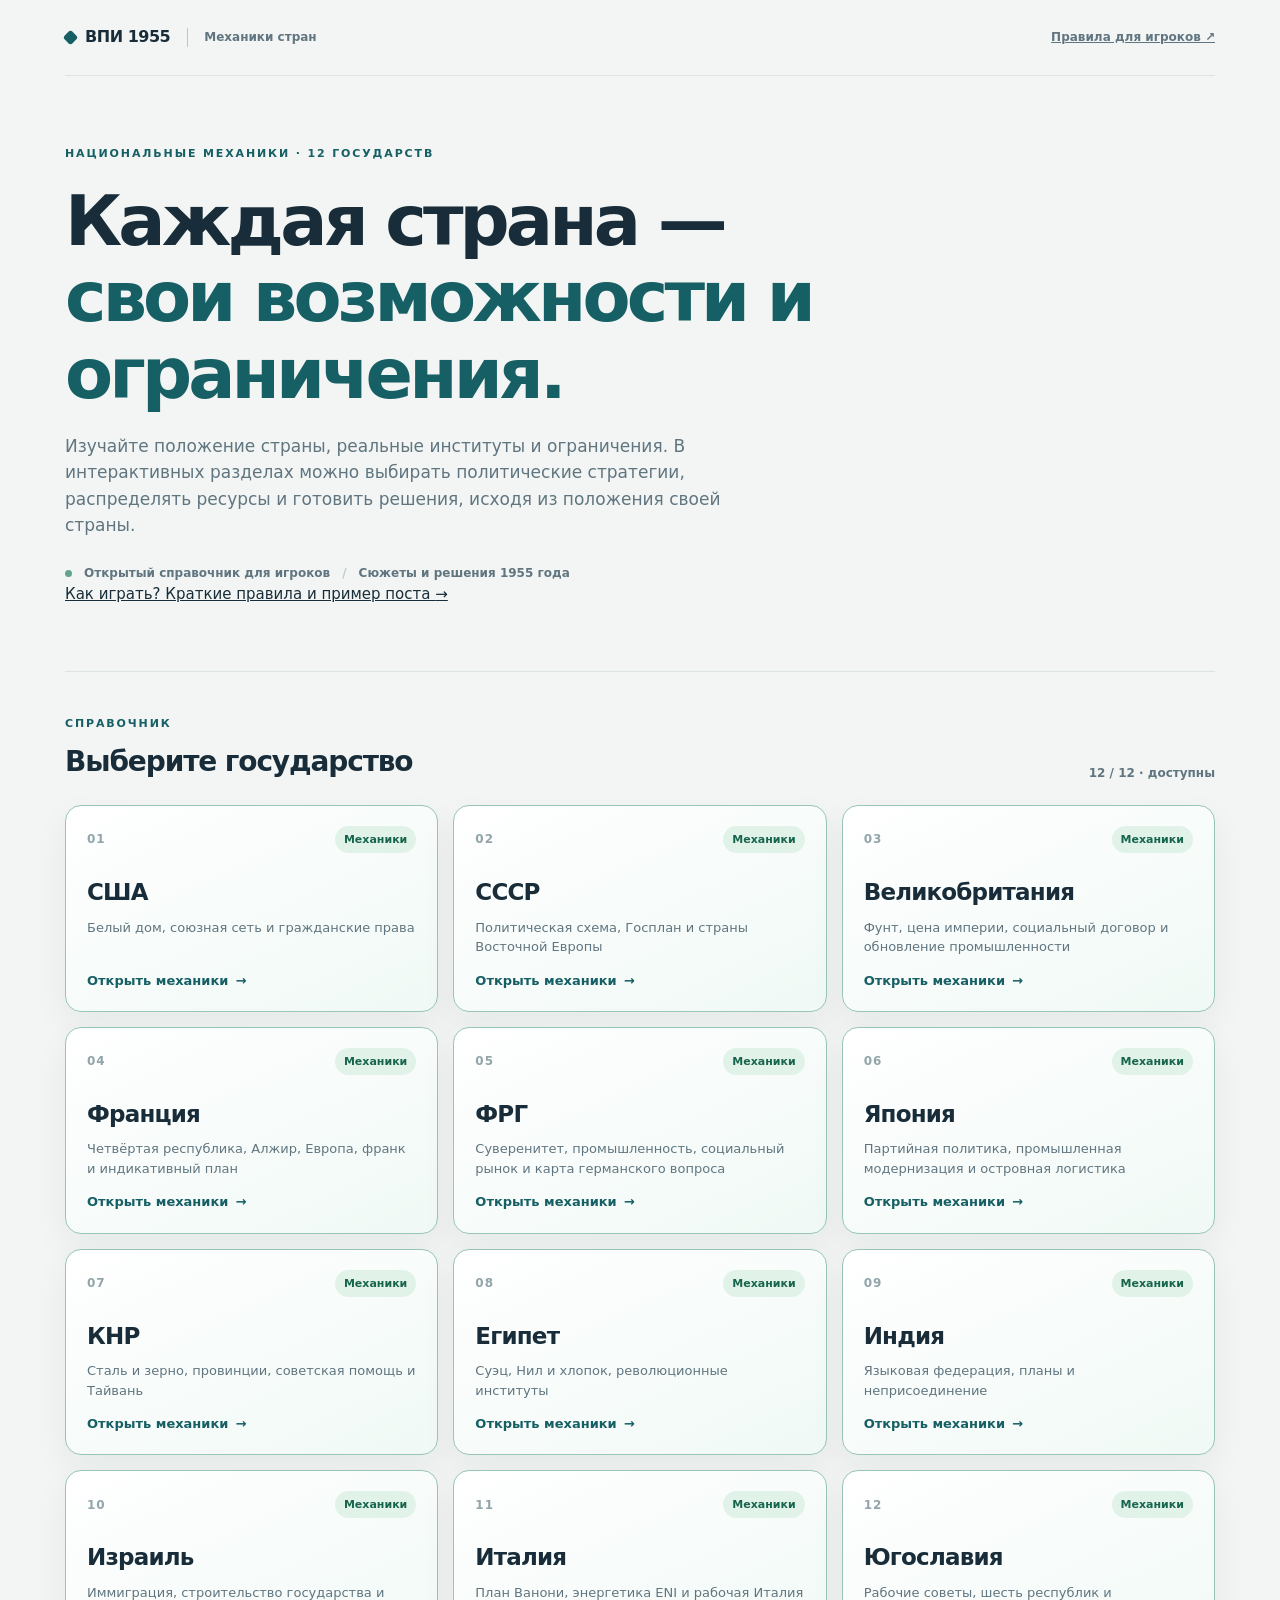
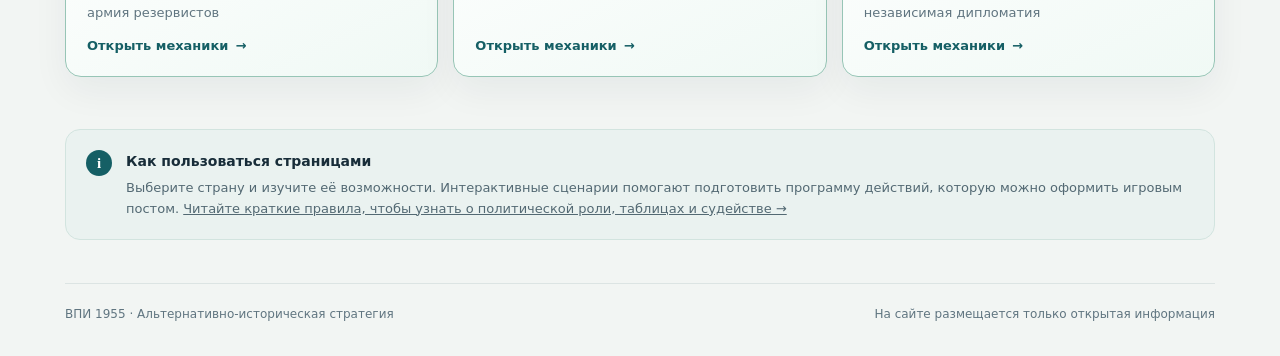
==== commit be5b1aaf: "Link player quick rules prominently from home; update Italy Israel Yugoslavia summaries" ====
--- a/index.html
+++ b/index.html
@@ -11,14 +11,14 @@
   <div class="page">
     <header class="site-header">
       <div class="brand"><span class="brand-dot" aria-hidden="true"></span> ВПИ 1955 <span class="brand-label">Механики стран</span></div>
-      <span class="edition">Старт кампании · 1955 год</span>
+      <a class="edition edition-rules" href="rules.html">Правила для игроков ↗</a>
     </header>
     <main>
       <section class="hero" aria-labelledby="main-title">
         <div class="eyebrow">Национальные механики · 12 государств</div>
         <h1 id="main-title">Каждая страна —<br><em>свои возможности и ограничения.</em></h1>
         <p>Изучайте положение страны, реальные институты и ограничения. В интерактивных разделах можно выбирать политические стратегии, распределять ресурсы и готовить решения, исходя из положения своей страны.</p>
-        <div class="hero-meta"><span class="meta-dot" aria-hidden="true"></span> Открытый справочник для игроков <span class="separator" aria-hidden="true">/</span> Сюжеты и решения 1955 года</div>
+        <div class="hero-meta"><span class="meta-dot" aria-hidden="true"></span> Открытый справочник для игроков <span class="separator" aria-hidden="true">/</span> Сюжеты и решения 1955 года</div><a class="hero-rule-link" href="rules.html">Как играть? Краткие правила и пример поста <span aria-hidden="true">→</span></a>
       </section>
       <section class="countries" aria-labelledby="countries-title">
         <div class="section-header"><div><div class="eyebrow">Справочник</div><h2 id="countries-title">Выберите государство</h2></div><div class="section-note">12 / 12 · доступны</div></div>
@@ -32,13 +32,13 @@
 <a class="country-card country-card--active" href="countries/chn.html" aria-label="КНР — открыть интерактивные механики"><div class="card-top"><span class="country-index">07</span><span class="status status--demo">Механики</span></div><div class="country-name">КНР</div><p class="country-desc">Сталь и зерно, провинции, советская помощь и Тайвань</p><span class="country-link">Открыть механики <span aria-hidden="true">→</span></span></a>
 <a class="country-card country-card--active" href="countries/egy.html" aria-label="Египет — открыть интерактивные механики"><div class="card-top"><span class="country-index">08</span><span class="status status--demo">Механики</span></div><div class="country-name">Египет</div><p class="country-desc">Суэц, Нил и хлопок, революционные институты</p><span class="country-link">Открыть механики <span aria-hidden="true">→</span></span></a>
 <a class="country-card country-card--active" href="countries/ind.html" aria-label="Индия — открыть интерактивные механики"><div class="card-top"><span class="country-index">09</span><span class="status status--demo">Механики</span></div><div class="country-name">Индия</div><p class="country-desc">Языковая федерация, планы и неприсоединение</p><span class="country-link">Открыть механики <span aria-hidden="true">→</span></span></a>
-<a class="country-card country-card--active" href="countries/isr.html" aria-label="Израиль — открыть интерактивные механики"><div class="card-top"><span class="country-index">10</span><span class="status status--demo">Механики</span></div><div class="country-name">Израиль</div><p class="country-desc">Коалиции, иммиграция, вода и резервисты</p><span class="country-link">Открыть механики <span aria-hidden="true">→</span></span></a>
-<a class="country-card country-card--active" href="countries/ita.html" aria-label="Италия — открыть интерактивные механики"><div class="card-top"><span class="country-index">11</span><span class="status status--demo">Механики</span></div><div class="country-name">Италия</div><p class="country-desc">Коалиции, Касса Юга и промышленные холдинги</p><span class="country-link">Открыть механики <span aria-hidden="true">→</span></span></a>
-<a class="country-card country-card--active" href="countries/yug.html" aria-label="Югославия — открыть интерактивные механики"><div class="card-top"><span class="country-index">12</span><span class="status status--demo">Механики</span></div><div class="country-name">Югославия</div><p class="country-desc">Рабочие советы, шесть республик и два блока</p><span class="country-link">Открыть механики <span aria-hidden="true">→</span></span></a>
+<a class="country-card country-card--active" href="countries/isr.html" aria-label="Израиль — открыть интерактивные механики"><div class="card-top"><span class="country-index">10</span><span class="status status--demo">Механики</span></div><div class="country-name">Израиль</div><p class="country-desc">Иммиграция, строительство государства и армия резервистов</p><span class="country-link">Открыть механики <span aria-hidden="true">→</span></span></a>
+<a class="country-card country-card--active" href="countries/ita.html" aria-label="Италия — открыть интерактивные механики"><div class="card-top"><span class="country-index">11</span><span class="status status--demo">Механики</span></div><div class="country-name">Италия</div><p class="country-desc">План Ванони, энергетика ENI и рабочая Италия</p><span class="country-link">Открыть механики <span aria-hidden="true">→</span></span></a>
+<a class="country-card country-card--active" href="countries/yug.html" aria-label="Югославия — открыть интерактивные механики"><div class="card-top"><span class="country-index">12</span><span class="status status--demo">Механики</span></div><div class="country-name">Югославия</div><p class="country-desc">Рабочие советы, шесть республик и независимая дипломатия</p><span class="country-link">Открыть механики <span aria-hidden="true">→</span></span></a>
         </div>
       </section>
       <aside class="notice" aria-label="Как пользоваться механиками">
-        <div class="notice-icon" aria-hidden="true">i</div><div><strong>Как пользоваться страницами</strong><p>Выберите страну и изучите её возможности. Интерактивные сценарии помогают подготовить программу действий, которую можно оформить игровым постом.</p></div>
+        <div class="notice-icon" aria-hidden="true">i</div><div><strong>Как пользоваться страницами</strong><p>Выберите страну и изучите её возможности. Интерактивные сценарии помогают подготовить программу действий, которую можно оформить игровым постом. <a class="notice-rule-link" href="rules.html">Читайте краткие правила, чтобы узнать о политической роли, таблицах и судействе →</a></p></div>
       </aside>
     </main>
     <footer class="site-footer"><span>ВПИ 1955 · Альтернативно-историческая стратегия</span><span>На сайте размещается только открытая информация</span></footer>
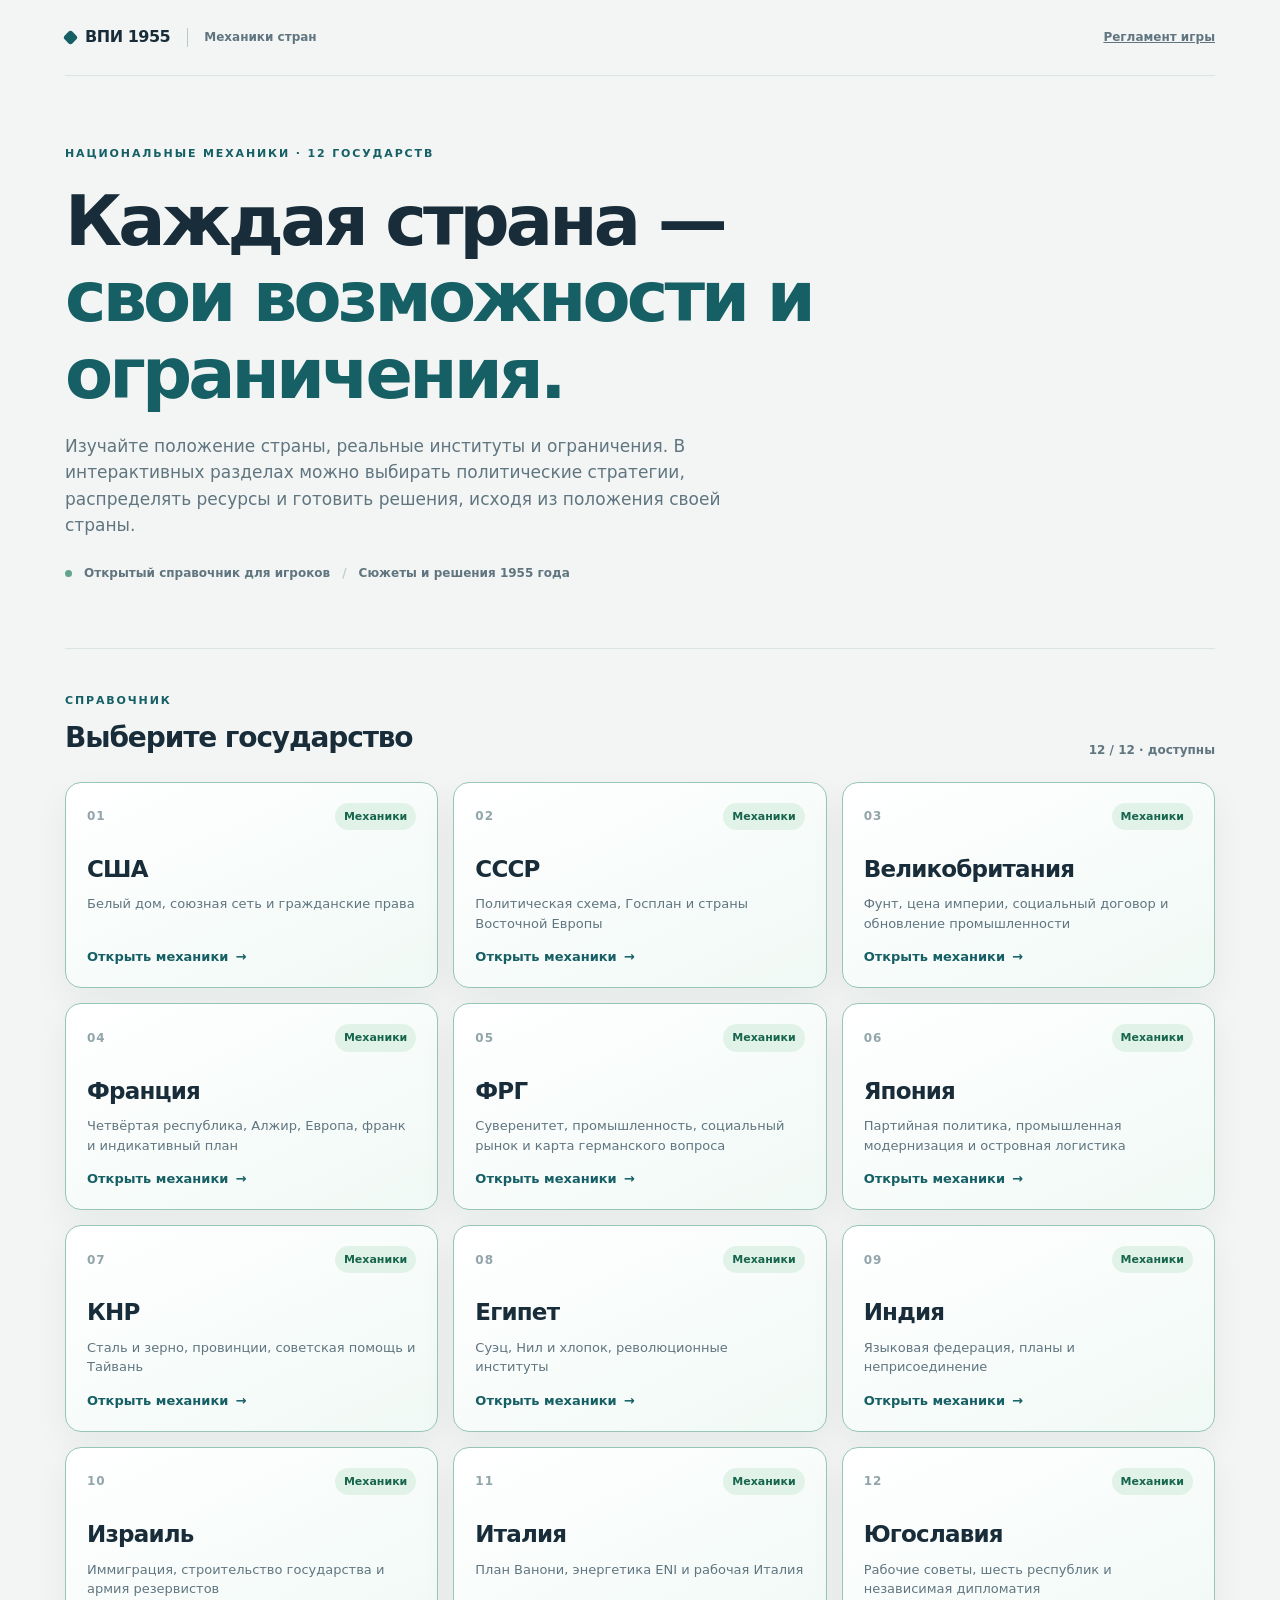
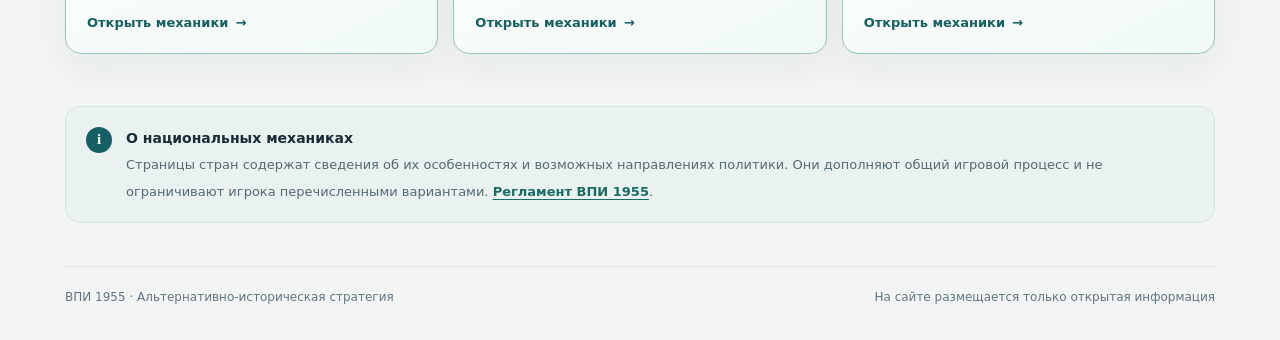
==== commit 3e433098: "Demote site rules link to quiet reference and remove promotional language" ====
--- a/index.html
+++ b/index.html
@@ -11,14 +11,14 @@
   <div class="page">
     <header class="site-header">
       <div class="brand"><span class="brand-dot" aria-hidden="true"></span> ВПИ 1955 <span class="brand-label">Механики стран</span></div>
-      <a class="edition edition-rules" href="rules.html">Правила для игроков ↗</a>
+      <a class="edition" href="rules.html">Регламент игры</a>
     </header>
     <main>
       <section class="hero" aria-labelledby="main-title">
         <div class="eyebrow">Национальные механики · 12 государств</div>
         <h1 id="main-title">Каждая страна —<br><em>свои возможности и ограничения.</em></h1>
         <p>Изучайте положение страны, реальные институты и ограничения. В интерактивных разделах можно выбирать политические стратегии, распределять ресурсы и готовить решения, исходя из положения своей страны.</p>
-        <div class="hero-meta"><span class="meta-dot" aria-hidden="true"></span> Открытый справочник для игроков <span class="separator" aria-hidden="true">/</span> Сюжеты и решения 1955 года</div><a class="hero-rule-link" href="rules.html">Как играть? Краткие правила и пример поста <span aria-hidden="true">→</span></a>
+        <div class="hero-meta"><span class="meta-dot" aria-hidden="true"></span> Открытый справочник для игроков <span class="separator" aria-hidden="true">/</span> Сюжеты и решения 1955 года</div>
       </section>
       <section class="countries" aria-labelledby="countries-title">
         <div class="section-header"><div><div class="eyebrow">Справочник</div><h2 id="countries-title">Выберите государство</h2></div><div class="section-note">12 / 12 · доступны</div></div>
@@ -38,7 +38,7 @@
         </div>
       </section>
       <aside class="notice" aria-label="Как пользоваться механиками">
-        <div class="notice-icon" aria-hidden="true">i</div><div><strong>Как пользоваться страницами</strong><p>Выберите страну и изучите её возможности. Интерактивные сценарии помогают подготовить программу действий, которую можно оформить игровым постом. <a class="notice-rule-link" href="rules.html">Читайте краткие правила, чтобы узнать о политической роли, таблицах и судействе →</a></p></div>
+        <div class="notice-icon" aria-hidden="true">i</div><div><strong>О национальных механиках</strong><p>Страницы стран содержат сведения об их особенностях и возможных направлениях политики. Они дополняют общий игровой процесс и не ограничивают игрока перечисленными вариантами. <a class="notice-rule-link" href="rules.html">Регламент ВПИ 1955</a>.</p></div>
       </aside>
     </main>
     <footer class="site-footer"><span>ВПИ 1955 · Альтернативно-историческая стратегия</span><span>На сайте размещается только открытая информация</span></footer>
--- a/css/style.css
+++ b/css/style.css
@@ -1,2 +1,9 @@
 :root{--bg:#f2f5f3;--surface:#fff;--text:#182d39;--muted:#607580;--line:#dce4e3;--accent:#155f65;--accent-dark:#164454;--soft:#e9f3ef;--shadow:0 14px 36px rgba(24,45,57,.055)}
-*{box-sizing:border-box}html{scroll-behavior:smooth}body{margin:0;background:var(--bg);color:var(--text);font:15px/1.55 system-ui,-apple-system,"Segoe UI",sans-serif}a{color:inherit}.page{max-width:1200px;margin:0 auto;padding:0 25px}.site-header{display:flex;align-items:center;justify-content:space-between;gap:12px;flex-wrap:wrap;border-bottom:1px solid var(--line);padding:25px 0}.brand{font-size:16px;font-weight:800;letter-spacing:-.03em;display:flex;gap:9px;align-items:center}.brand-dot{background:var(--accent);height:11px;width:11px;border-radius:3px;transform:rotate(45deg)}.brand-label{font-size:12px;font-weight:650;border-left:1px solid #b7c8c7;margin-left:8px;padding-left:16px;color:var(--muted);letter-spacing:0}.edition{font-size:12px;color:var(--muted);font-weight:650}.hero{padding:71px 0 65px;border-bottom:1px solid var(--line);position:relative}.eyebrow{font-size:11px;line-height:1.3;letter-spacing:.17em;text-transform:uppercase;color:var(--accent);font-weight:850}.hero h1{font-size:clamp(37px,6vw,70px);line-height:1.09;letter-spacing:-.055em;max-width:1000px;margin:22px 0 21px;font-weight:820}.hero h1 em{font-style:normal;color:var(--accent)}.hero p{font-size:17px;color:var(--muted);max-width:700px;margin:0}.hero-meta{display:flex;align-items:center;gap:12px;flex-wrap:wrap;font-size:12px;color:var(--muted);font-weight:650;margin-top:26px}.meta-dot{width:7px;height:7px;background:#61a48b;border-radius:50%}.separator{color:#bdcbca}.countries{padding:45px 0 35px}.section-header{display:flex;justify-content:space-between;align-items:end;gap:20px;flex-wrap:wrap;margin-bottom:22px}.section-header h2{font-size:28px;letter-spacing:-.04em;margin:8px 0 0}.section-note{font-size:12px;color:var(--muted);font-weight:650}.country-grid{display:grid;grid-template-columns:repeat(3,minmax(0,1fr));gap:15px}.country-card{display:flex;flex-direction:column;min-height:205px;border:1px solid var(--line);border-radius:16px;background:var(--surface);padding:20px 21px;box-shadow:var(--shadow);text-decoration:none;transition:transform .15s,border-color .15s,box-shadow .15s}.card-top{display:flex;align-items:center;justify-content:space-between;gap:8px}.country-index{font-size:12px;color:#92a5aa;font-weight:800;letter-spacing:.08em}.status{font-size:11px;font-weight:750;color:#778b93;background:#f1f5f5;border-radius:25px;padding:5px 9px;white-space:nowrap}.status--demo{color:#17654d;background:#e1f3e9}.country-name{font-size:23px;font-weight:780;letter-spacing:-.035em;margin-top:22px}.country-desc{font-size:13px;color:var(--muted);margin:7px 0 14px;line-height:1.5}.country-code{font-size:12px;color:#9aa9ad;letter-spacing:.08em;font-weight:800;margin-top:auto}.country-link{font-size:13px;color:var(--accent);font-weight:800;margin-top:auto;display:inline-flex;gap:7px;align-items:center}.country-card--active{border-color:#97c5b6;background:linear-gradient(155deg,#fff,#f0f9f5)}.country-card--active:hover{transform:translateY(-3px);border-color:#4e9682;box-shadow:0 17px 42px rgba(24,75,62,.12)}.country-card--active:focus-visible{outline:3px solid #d9a64d;outline-offset:3px}.country-card--soon{background:#fbfcfc}.notice{display:flex;align-items:flex-start;gap:14px;background:#eaf2f0;border:1px solid #d2e4df;border-radius:15px;padding:20px;margin:17px 0 43px}.notice-icon{height:26px;width:26px;flex:0 0 26px;background:var(--accent);color:#fff;display:grid;place-items:center;border-radius:100%;font-weight:800;font-family:Georgia,serif}.notice strong{font-size:14px}.notice p{margin:5px 0 0;color:#536973;font-size:13px}.site-footer{border-top:1px solid var(--line);padding:21px 0 33px;display:flex;justify-content:space-between;flex-wrap:wrap;gap:10px;color:var(--muted);font-size:12px}@media(max-width:900px){.country-grid{grid-template-columns:repeat(2,minmax(0,1fr))}.hero{padding:55px 0 48px}}@media(max-width:570px){.page{padding:0 15px}.site-header{padding:19px 0}.brand-label{font-size:11px}.hero{padding:45px 0 40px}.hero p{font-size:15px}.hero-meta{gap:8px}.country-grid{grid-template-columns:1fr}.country-card{min-height:168px}.section-header h2{font-size:25px}.section-note{font-size:11px}.notice{padding:15px}}+*{box-sizing:border-box}html{scroll-behavior:smooth}body{margin:0;background:var(--bg);color:var(--text);font:15px/1.55 system-ui,-apple-system,"Segoe UI",sans-serif}a{color:inherit}.page{max-width:1200px;margin:0 auto;padding:0 25px}.site-header{display:flex;align-items:center;justify-content:space-between;gap:12px;flex-wrap:wrap;border-bottom:1px solid var(--line);padding:25px 0}.brand{font-size:16px;font-weight:800;letter-spacing:-.03em;display:flex;gap:9px;align-items:center}.brand-dot{background:var(--accent);height:11px;width:11px;border-radius:3px;transform:rotate(45deg)}.brand-label{font-size:12px;font-weight:650;border-left:1px solid #b7c8c7;margin-left:8px;padding-left:16px;color:var(--muted);letter-spacing:0}.edition{font-size:12px;color:var(--muted);font-weight:650}.hero{padding:71px 0 65px;border-bottom:1px solid var(--line);position:relative}.eyebrow{font-size:11px;line-height:1.3;letter-spacing:.17em;text-transform:uppercase;color:var(--accent);font-weight:850}.hero h1{font-size:clamp(37px,6vw,70px);line-height:1.09;letter-spacing:-.055em;max-width:1000px;margin:22px 0 21px;font-weight:820}.hero h1 em{font-style:normal;color:var(--accent)}.hero p{font-size:17px;color:var(--muted);max-width:700px;margin:0}.hero-meta{display:flex;align-items:center;gap:12px;flex-wrap:wrap;font-size:12px;color:var(--muted);font-weight:650;margin-top:26px}.meta-dot{width:7px;height:7px;background:#61a48b;border-radius:50%}.separator{color:#bdcbca}.countries{padding:45px 0 35px}.section-header{display:flex;justify-content:space-between;align-items:end;gap:20px;flex-wrap:wrap;margin-bottom:22px}.section-header h2{font-size:28px;letter-spacing:-.04em;margin:8px 0 0}.section-note{font-size:12px;color:var(--muted);font-weight:650}.country-grid{display:grid;grid-template-columns:repeat(3,minmax(0,1fr));gap:15px}.country-card{display:flex;flex-direction:column;min-height:205px;border:1px solid var(--line);border-radius:16px;background:var(--surface);padding:20px 21px;box-shadow:var(--shadow);text-decoration:none;transition:transform .15s,border-color .15s,box-shadow .15s}.card-top{display:flex;align-items:center;justify-content:space-between;gap:8px}.country-index{font-size:12px;color:#92a5aa;font-weight:800;letter-spacing:.08em}.status{font-size:11px;font-weight:750;color:#778b93;background:#f1f5f5;border-radius:25px;padding:5px 9px;white-space:nowrap}.status--demo{color:#17654d;background:#e1f3e9}.country-name{font-size:23px;font-weight:780;letter-spacing:-.035em;margin-top:22px}.country-desc{font-size:13px;color:var(--muted);margin:7px 0 14px;line-height:1.5}.country-code{font-size:12px;color:#9aa9ad;letter-spacing:.08em;font-weight:800;margin-top:auto}.country-link{font-size:13px;color:var(--accent);font-weight:800;margin-top:auto;display:inline-flex;gap:7px;align-items:center}.country-card--active{border-color:#97c5b6;background:linear-gradient(155deg,#fff,#f0f9f5)}.country-card--active:hover{transform:translateY(-3px);border-color:#4e9682;box-shadow:0 17px 42px rgba(24,75,62,.12)}.country-card--active:focus-visible{outline:3px solid #d9a64d;outline-offset:3px}.country-card--soon{background:#fbfcfc}.notice{display:flex;align-items:flex-start;gap:14px;background:#eaf2f0;border:1px solid #d2e4df;border-radius:15px;padding:20px;margin:17px 0 43px}.notice-icon{height:26px;width:26px;flex:0 0 26px;background:var(--accent);color:#fff;display:grid;place-items:center;border-radius:100%;font-weight:800;font-family:Georgia,serif}.notice strong{font-size:14px}.notice p{margin:5px 0 0;color:#536973;font-size:13px}.site-footer{border-top:1px solid var(--line);padding:21px 0 33px;display:flex;justify-content:space-between;flex-wrap:wrap;gap:10px;color:var(--muted);font-size:12px}@media(max-width:900px){.country-grid{grid-template-columns:repeat(2,minmax(0,1fr))}.hero{padding:55px 0 48px}}@media(max-width:570px){.page{padding:0 15px}.site-header{padding:19px 0}.brand-label{font-size:11px}.hero{padding:45px 0 40px}.hero p{font-size:15px}.hero-meta{gap:8px}.country-grid{grid-template-columns:1fr}.country-card{min-height:168px}.section-header h2{font-size:25px}.section-note{font-size:11px}.notice{padding:15px}}
+/* Player guide entry points */
+.edition-rules{display:inline-block;text-decoration:none;padding:9px 14px;border:1px solid #a9cfc5;border-radius:9px;background:#ebf5ee;color:#256c63;font-weight:800}
+.edition-rules:hover,.edition-rules:focus-visible{background:#dcefe4;border-color:#82b7a8}
+.hero-rule-link{display:inline-flex;align-items:center;gap:12px;margin-top:23px;text-decoration:none;background:#1c6c68;color:#fff;border-radius:10px;padding:12px 16px;font-size:13px;font-weight:850;box-shadow:0 6px 16px rgba(19,92,83,.13)}
+.hero-rule-link:hover{background:#155852;text-decoration:none}
+.notice-rule-link{display:inline-block;margin-top:7px;font-weight:850;color:#1b6b65;text-decoration:underline;text-underline-offset:3px}
+@media(max-width:570px){.edition-rules{padding:7px 9px;font-size:11px}.hero-rule-link{font-size:12px;line-height:1.5}}
